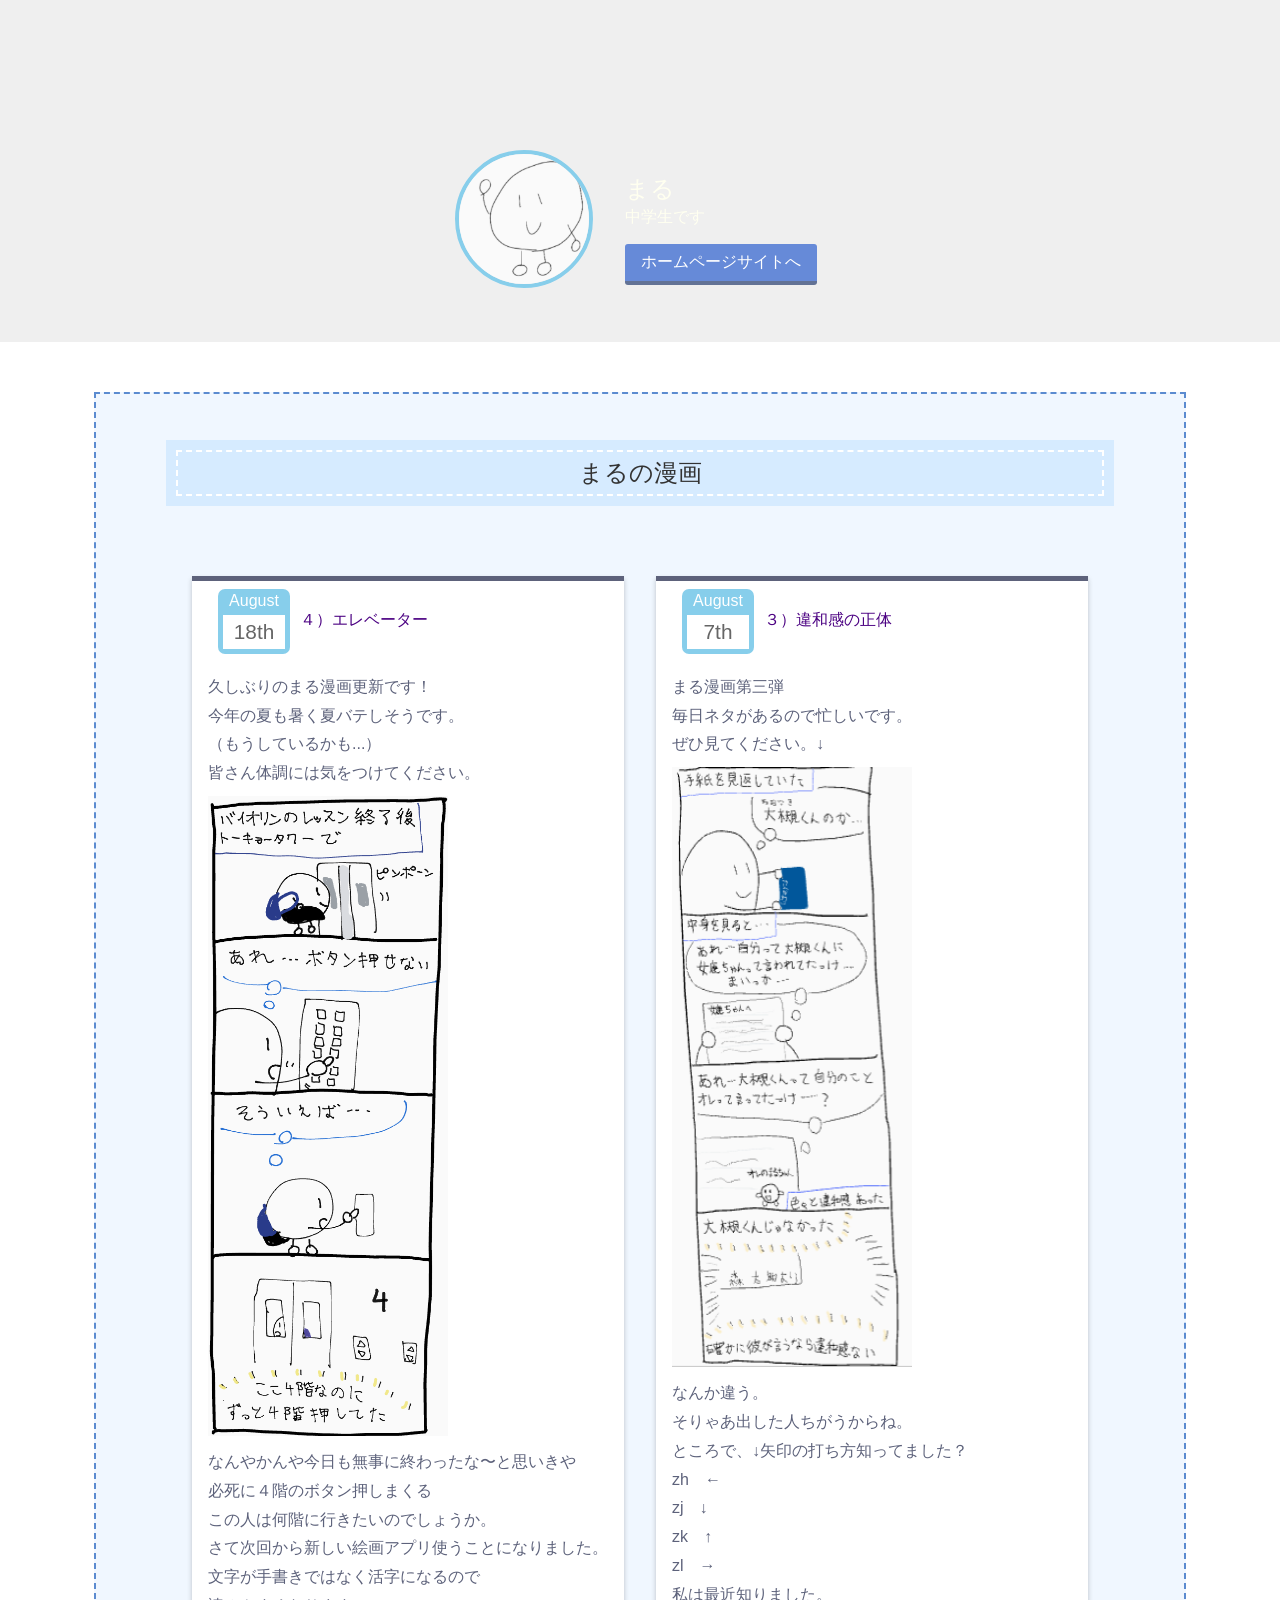
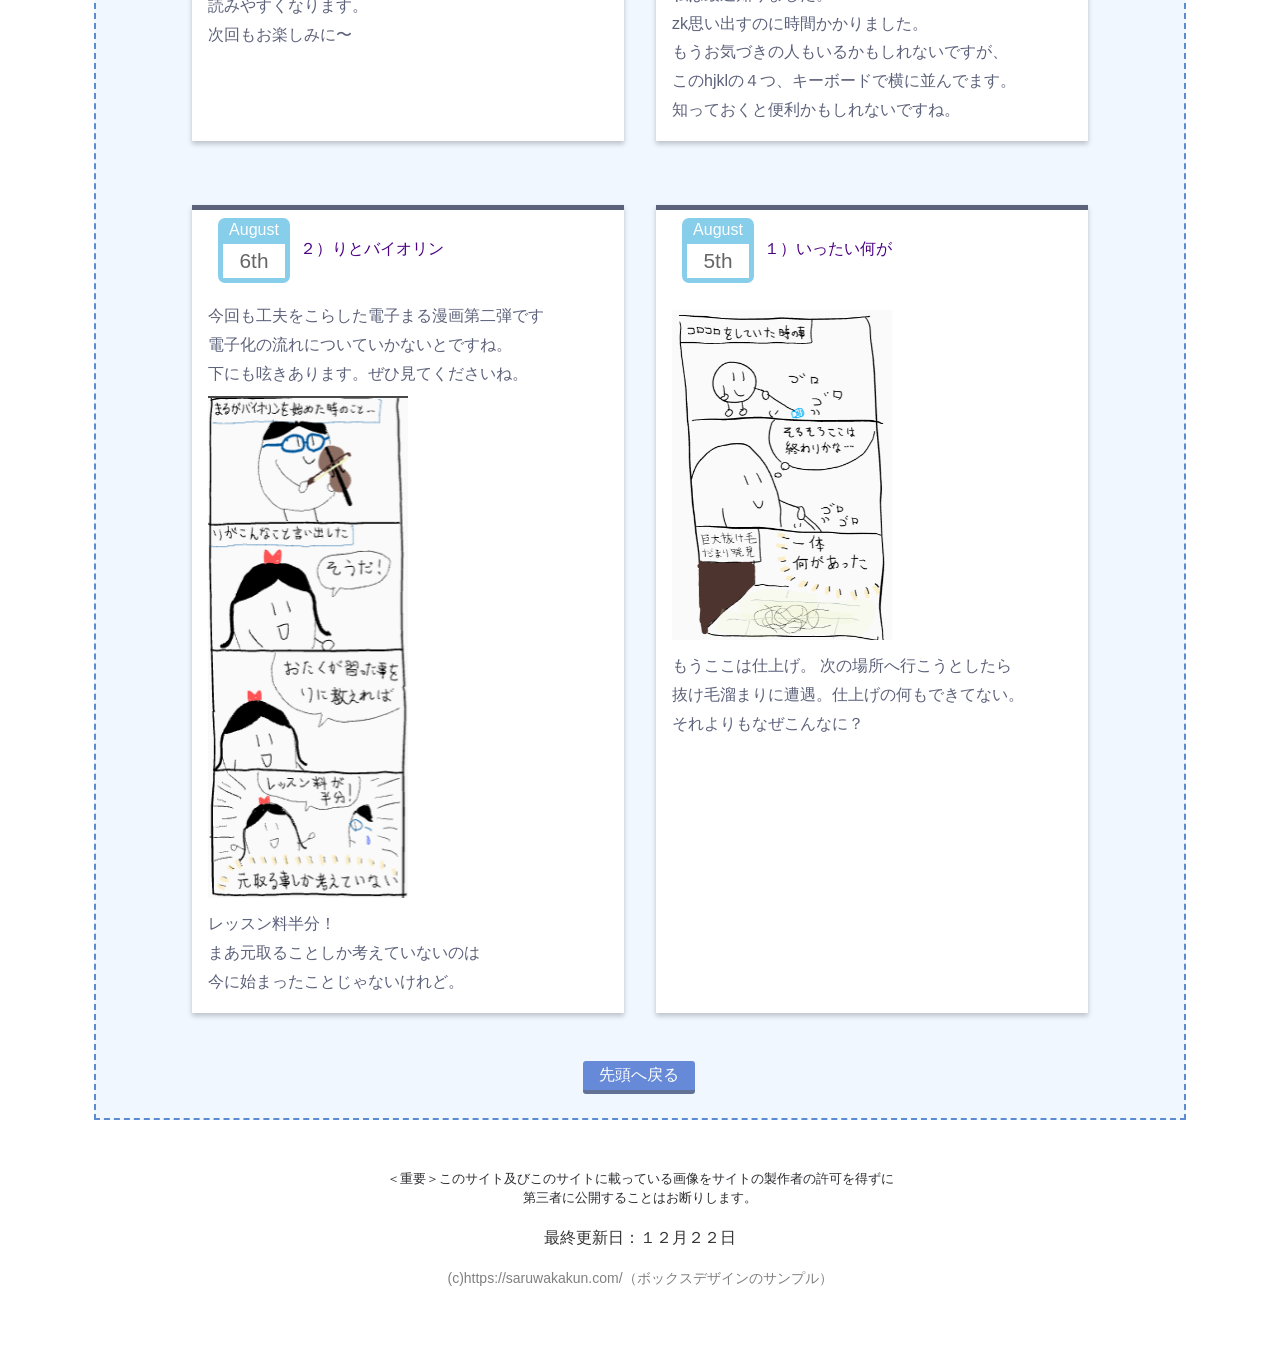
==== blog.html @ be107dc7 "Update blog.html" ====
<!DOCTYPE html>
<html lang="ja">
<head>
    <meta charset="utf-8">
    <title>まるのブログサイト</title>
    <link rel="icon" href="favicon3.png">
    <meta name="description" content="まるのポートフォリオサイトです">
    <link rel="stylesheet" href="blog.css">
   
</head>

<body>
    <header>
        <div class="h">
            <div class="icon">
                <img src="maru.png" width="130" height="130"
                alt="まるのアイコンです">
            </div>
            <div class="headerinfo">
                <h1>まる</h1>
                <p>中学生です</p>
                <ul>
                    <li>
                        <a href="index.html" target="_blank" class="btn-square">
                        ホームページサイトへ
                        </a>
                       
                    </li>
                    
                </ul>
            </div>
        </div>
    </header>

    <section class="works">
        <h1>まるの漫画</h1>
        <section class="manga">
            <article>
                <div id="sampleCalender2">
                    <div class="the_date blue">
                        <div class="date_m">August</div>
                        <div class="date_d">18th</div>
                    </div>
                </div>

                <h1>４）エレベーター</h1>
                <p>久しぶりのまる漫画更新です！</p>
                <p>今年の夏も暑く夏バテしそうです。</p>
                <p>（もうしているかも...）</p>
                <p>皆さん体調には気をつけてください。</p>
                <p></p>
                <img src="4 )エレベーター.png" width="240" height="640"
                alt="まんがの写真が表示できていません">
                <p>なんやかんや今日も無事に終わったな〜と思いきや</p>
                <p>必死に４階のボタン押しまくる</p>
                <p>この人は何階に行きたいのでしょうか。</p>
                <p>さて次回から新しい絵画アプリ使うことになりました。</p>
                <p>文字が手書きではなく活字になるので</p>
                <p>読みやすくなります。</p>
                <p>次回もお楽しみに〜</p>

            </article>
            
            <article>
                <div id="sampleCalender2">
                    <div class="the_date blue">
                        <div class="date_m">August</div>
                        <div class="date_d">7th</div>
                    </div>
                </div>
        
                <h1>３）違和感の正体</h1>
                <P>まる漫画第三弾</P>
                <p>毎日ネタがあるので忙しいです。</p>
                <p>ぜひ見てください。↓</p>
                <img src="3 )違和感の正体.png" width="240" height="600"
                alt="まんがの写真が表示できていません">
                
                <p>なんか違う。</p>
                <p>そりゃあ出した人ちがうからね。</p>
                <p>ところで、↓矢印の打ち方知ってました？</p>
                <p>zh　←</p>
                <p>zj　↓</p>
                <p>zk　↑</p>
                <p>zl　→</p>
                <p>私は最近知りました。</p>
                <p>zk思い出すのに時間かかりました。</p>
                <p>もうお気づきの人もいるかもしれないですが、</p>
                <p>このhjklの４つ、キーボードで横に並んでます。</p>
                <p>知っておくと便利かもしれないですね。</p>
            </article>
        </section>  

        <section class="manga3">
            <article>
                <div id="sampleCalender2">
                    <div class="the_date blue">
                        <div class="date_m">August</div>
                        <div class="date_d">6th</div>
                    </div>
                </div>
                <h1>２）りとバイオリン</h1>

                <p>今回も工夫をこらした電子まる漫画第二弾です</p>
                <p>電子化の流れについていかないとですね。</p>
                <p>下にも呟きあります。ぜひ見てくださいね。</p>

                <img src="2 )りとバイオリン.png" width="200" height="500"
                alt="まんがの写真が表示できていません" class="manga2">
                
                <p>レッスン料半分！</p>
                <p>まあ元取ることしか考えていないのは</p>
                <p>今に始まったことじゃないけれど。</p>
            
                

            </article>
            
            <article>
                <div id="sampleCalender2">
                    <div class="the_date blue">
                        <div class="date_m">August</div>
                        <div class="date_d">5th</div>
                    </div>
                </div>

                <h1>１）いったい何が</h1>
                <img src="1 )いったい何が.png" width="220" height="330"
                alt="まんがの写真が表示できていません"> 
            
                
                <p>もうここは仕上げ。 次の場所へ行こうとしたら</p> 
                <p> 抜け毛溜まりに遭遇。仕上げの何もできてない。</p>
                <p> それよりもなぜこんなに？</p>
            </article>
           
        </section>
        <p><a href="#" class="btn-square2">先頭へ戻る</a></p>
    </section>

    <footer> 
        <h5>＜重要＞このサイト及びこのサイトに載っている画像をサイトの製作者の許可を得ずに</h5>
        <h5>第三者に公開することはお断りします。</h5>
        <h4>最終更新日：１２月２２日</h4>

        <p>(c)https://saruwakakun.com/（ボックスデザインのサンプル）</p>
    </footer>
    
</body>
</html>
---- blog.css ----
body {
    color:#333 ;
    font-family: Verdana, sans-serif;
    margin: 0;

}

header {
    background-color: #efefef;
    /* padding-top: 32px;
    padding-bottom: 32px; */
    margin-left: auto;
    margin-right: auto;
}

.h {
    /* background-color: pink; */
    width:auto;
    padding-bottom: 50px;
    padding-top: 150px;
    display: flex;
    align-items: center;
    margin-left: auto;
    margin-right: auto;
    background-image: url(../Myportfolio/IMG-0182.jpg);
    background-size: cover;
    background-position: center;
}

.icon {
    /* background-color: skyblue; */
    margin-left: auto;

}

.headerinfo {
    margin-left: 32px;
    /* background-color: tomato; */
    margin-right: auto;
    color:ivory;
}
.headerinfo > ul > li {
    display: flex;
    
}
  
.headerinfo > ul > li > a > img {
    margin-top:5px ;
}

.icon img {
    /* border-radius: 20px; */
    border-radius: 50%;
    border-width: 4px;
    border-style: solid;
    border-color: skyblue;
}

.headerinfo h1 {
    font-weight: normal;
    font-size: 24px;
    margin-bottom: 2px;
}

.headerinfo p {
    margin: 0;
    margin-bottom: 16px;

}

.headerinfo ul {
    margin: 0;
 list-style: none;
    padding: 0;
    display: flex;
}

.headerinfo li {
    margin-right: 8px;
}

.works {
    width: 29em;
    margin-right: auto;
    margin-left: auto;
    padding: 0.5em 5em;
    margin: 2em 0em;
    background: #f0f7ff;
    border: dashed 2px #5b8bd0;/*点線*/
    margin: 50px auto;
}

.works > h1 {
    font-weight: normal;
    font-size: 24px;
    text-align: center;
    margin-top: 60px;
    margin-bottom: 60px;
    padding: 0.2em 0.5em;
    margin: 2em 0;
    background: #d6ebff;
    box-shadow: 0px 0px 0px 10px #d6ebff;
    border: dashed 2px white;
}

.manga > article {
    margin-bottom: 60px;
    padding: 0.5em 1em;
    margin: 2em auto;
    color: #5d627b;
    background: white;
    border-top: solid 5px #5d627b;
    box-shadow: 0 3px 5px rgba(0, 0, 0, 0.22);
    width: 25em;
}

.manga > article > h1 {
    font-weight: unset;
    color: indigo;
    margin-bottom: 50px;
}

.manga3 > article {
    margin-bottom: 60px;
    padding: 0.5em 1em;
    margin: 2em auto;
    color: #5d627b;
    background: white;
    border-top: solid 5px #5d627b;
    box-shadow: 0 3px 5px rgba(0, 0, 0, 0.22);
    width: 25em;
}

.manga3 > article > h1 {
    font-weight: unset;
    color: indigo;
    margin-bottom: 50px;
}



footer p {
    text-align: center;
    font-size: 14px;
    margin-bottom: 60px;
    color: gray;
}

footer h4 {
    text-align: center;
    font-weight: lighter;
}

footer h5 {
    text-align: center;
    margin: 1px;
    font-weight: unset;
    color: rgb(44, 44, 48);
}

.btn-square {
    display: inline-block;
    padding: 0.5em 1em;
    text-decoration: none;
    background: #668ad8;/*ボタン色*/
    color: #FFF;
    border-bottom: solid 4px #627295;
    border-radius: 3px;
  }
  .btn-square:active {
    /*ボタンを押したとき*/
    -webkit-transform: translateY(4px);
    transform: translateY(4px);/*下に動く*/
    border-bottom: none;/*線を消す*/
  }



  <style type="text/css">
  div#sampleCalender2 {
      height:100%;
  }
  div#sampleCalender2 .the_date {
      float:left;
      display:block;
      width:4.5em;
      margin:0 10px; padding:0;
      text-align:center;
      overflow:hidden;
  }
  div#sampleCalender2 .blue {
      background-color:skyblue;
      border-radius:7px;
  }
  
  div#sampleCalender2 .date_m {
      display:block;
      margin:3px 0; padding:0;
      color:#fff;
      font-weight: normal;
      text-align:center;
  }
  div#sampleCalender2 .date_d {
      display:block;
      margin:5px; padding:5px 0;
      background-color:#fff;
      font-size:1.3em;
      font-weight: normal;
      text-align:center;
      color:#666;
  }
</style>

p {
    margin: 0;
    padding: 0;
}
.works p {
    line-height: 0.8;
}

.manga2 {
    margin-top: 25px;
}

.manga2 {
    padding: 0.5em 1em;
    margin: 2em 0;
    font-weight: bold;
    border-top: solid 2px #000000b7;
}
.manga2 {
    margin: 0; 
    padding: 0;
   
}

.btn-square2 {
    display: inline-block;
    padding: 0.5em 1em;
    text-decoration: none;
    background: #668ad8;/*ボタン色*/
    color: #FFF;
    border-bottom: solid 4px #627295;
    border-radius: 3px;
    margin-left: 180px;
    
  }
  .btn-square2:active {
    /*ボタンを押したとき*/
    -webkit-transform: translateY(4px);
    transform: translateY(4px);/*下に動く*/
    border-bottom: none;/*線を消す*/
  }

  @media (min-width: 1000px){
    .manga {
        display: flex;
        
    }
    .manga3 {
        display: flex;
    }
    .works {
        width: 58em;
    }
    .btn-square2 {
        margin-left: 407px;
    }
    .manga > article {
        margin-right:px;
    }

  }
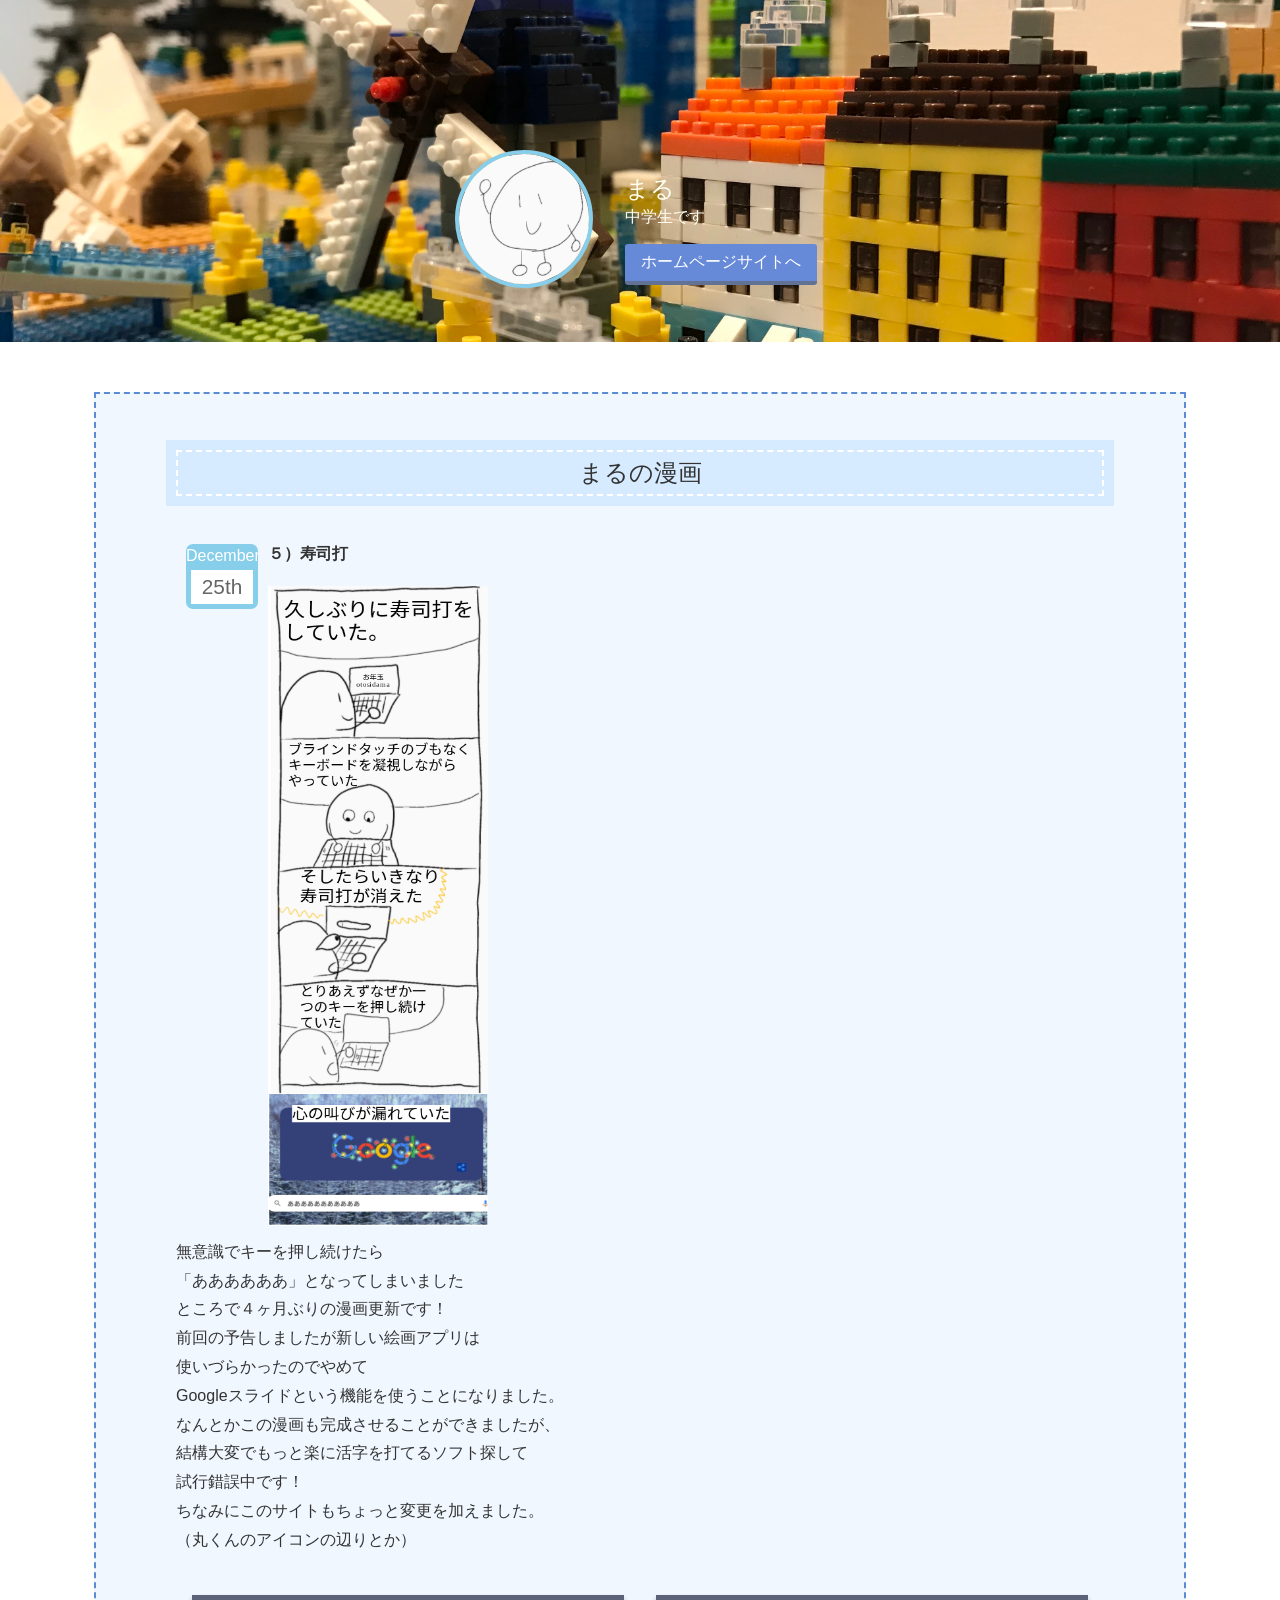
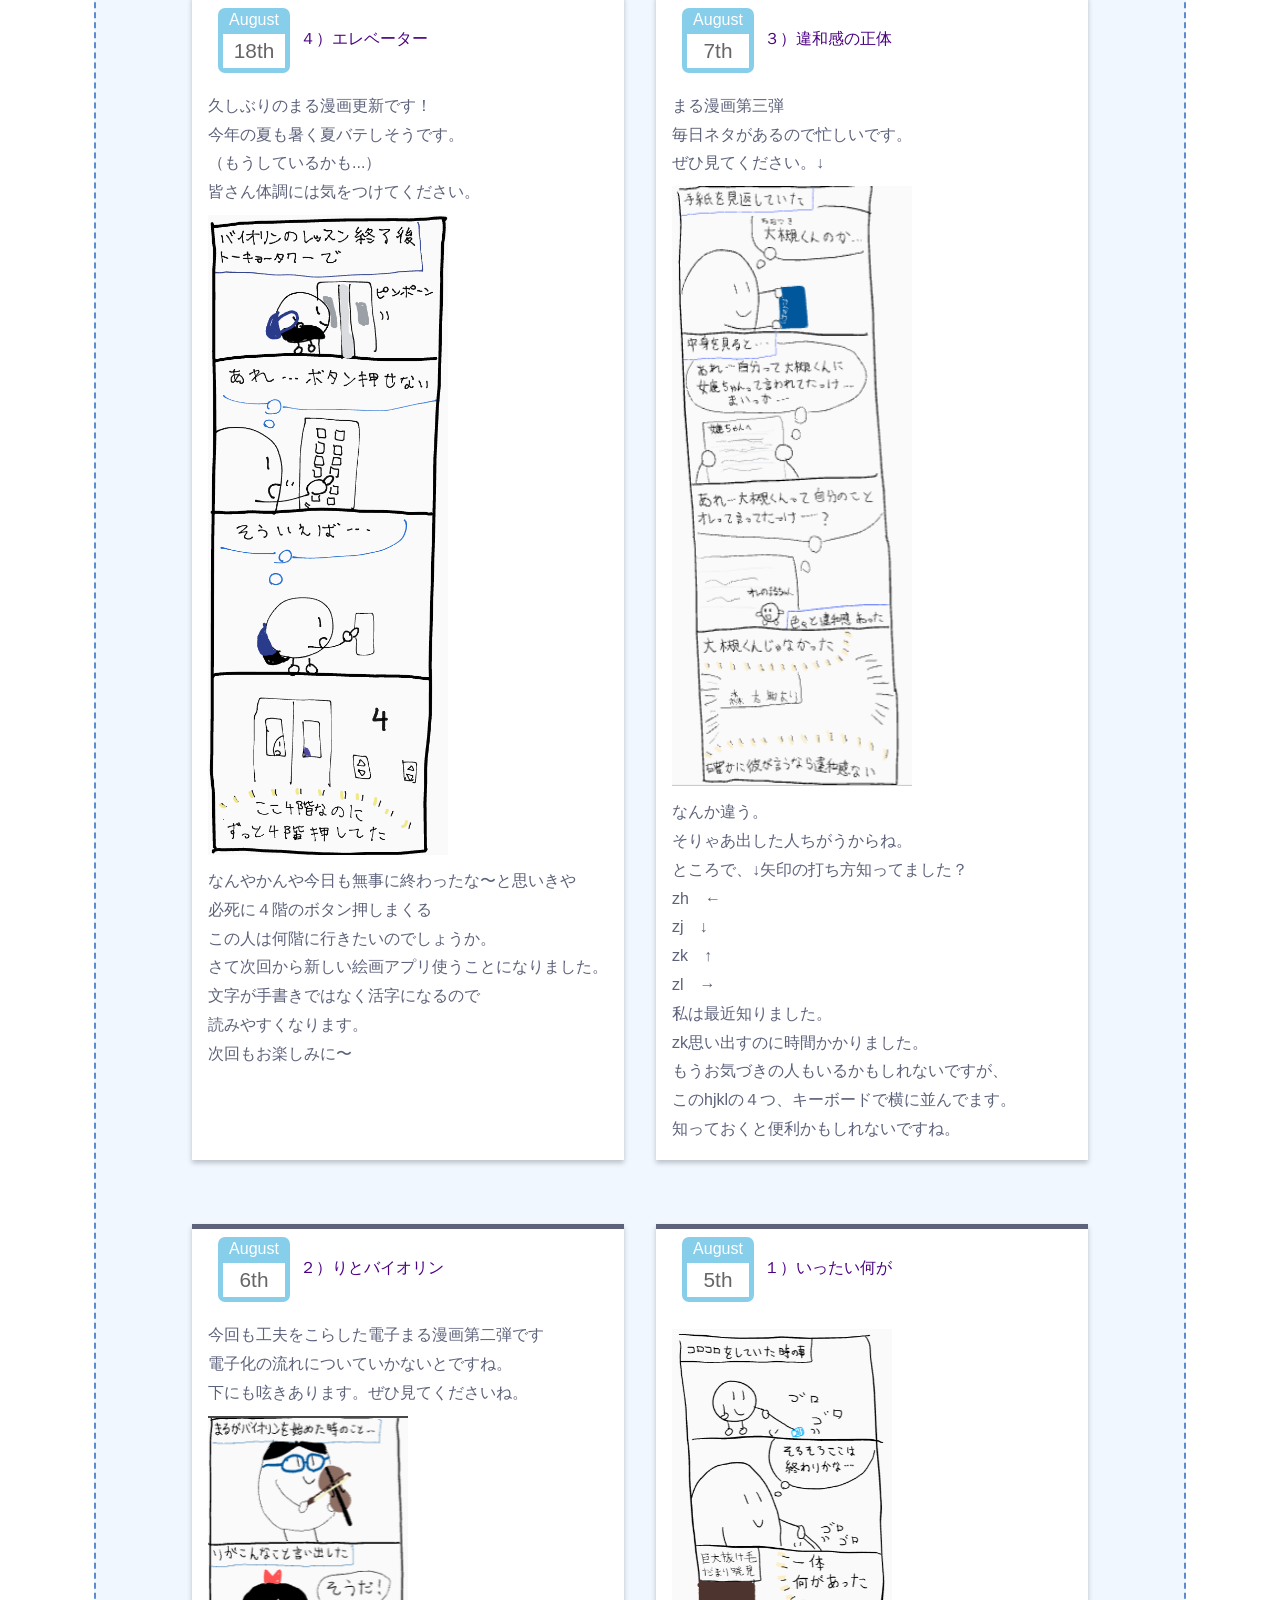
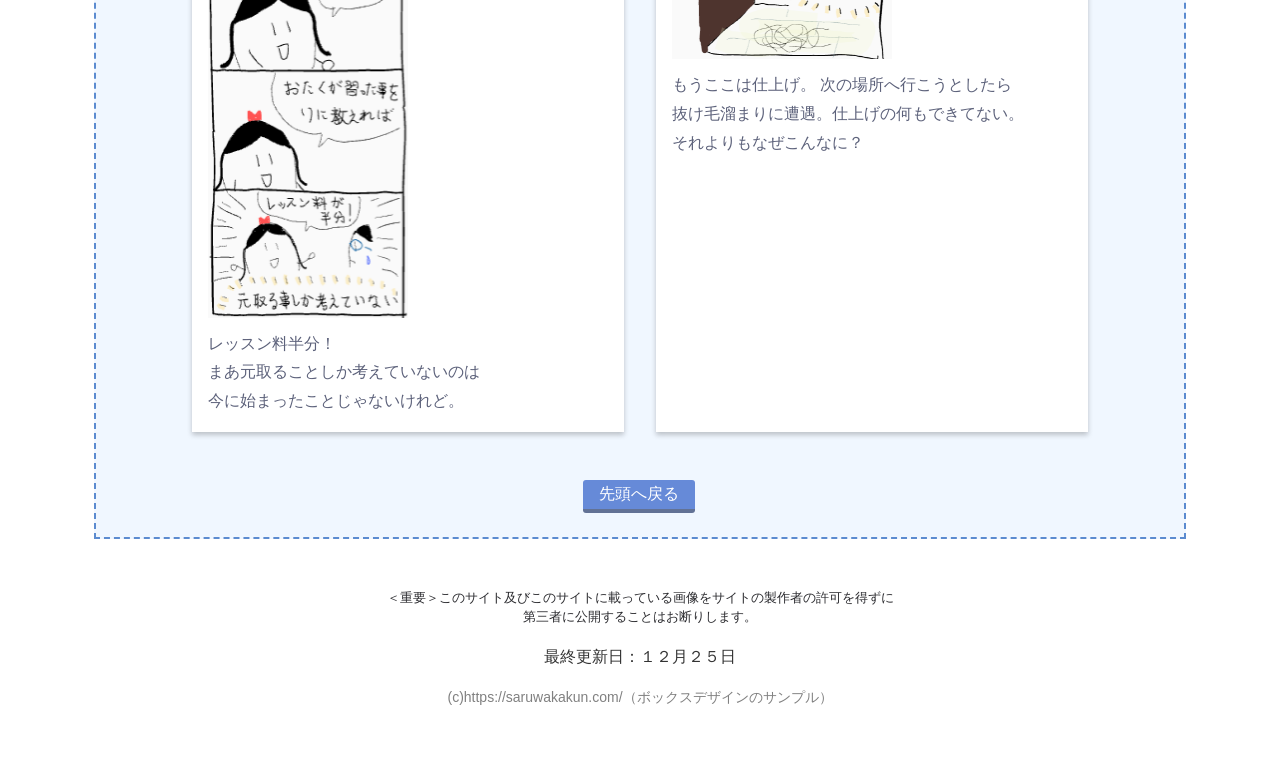
==== commit c5f3411a: "Update blog.html" ====
--- a/blog.html
+++ b/blog.html
@@ -34,7 +34,33 @@
 
     <section class="works">
         <h1>まるの漫画</h1>
+        <section class="manga0">
+            <article>
+                <div id="sampleCalender2">
+                    <div class="the_date blue">
+                        <div class="date_m">December</div>
+                        <div class="date_d">25th</div>
+                    </div>
+                </div>
+
+                <h1>５）寿司打</h1>
+                <img src="5 )寿司打ち.png" width="220" height="640"
+                alt="まんがの写真が表示できていません"> 
+                <p>無意識でキーを押し続けたら</p>
+                <p>「ああああああ」となってしまいました</p>
+                <p>ところで４ヶ月ぶりの漫画更新です！</p> 
+                <p>前回の予告しましたが新しい絵画アプリは</p>
+                <p>使いづらかったのでやめて</p>
+                <p>Googleスライドという機能を使うことになりました。</p>
+                <p>なんとかこの漫画も完成させることができましたが、</p>
+                <p>結構大変でもっと楽に活字を打てるソフト探して</p>
+                <p>試行錯誤中です！</p>
+                <p>ちなみにこのサイトもちょっと変更を加えました。</p>
+                <p>（丸くんのアイコンの辺りとか）</p>
+            </article>
+        </section>
         <section class="manga">
+           
             <article>
                 <div id="sampleCalender2">
                     <div class="the_date blue">
@@ -116,6 +142,7 @@
 
             </article>
             
+            
             <article>
                 <div id="sampleCalender2">
                     <div class="the_date blue">
@@ -134,6 +161,7 @@
                 <p> それよりもなぜこんなに？</p>
             </article>
            
+            
         </section>
         <p><a href="#" class="btn-square2">先頭へ戻る</a></p>
     </section>
@@ -141,10 +169,11 @@
     <footer> 
         <h5>＜重要＞このサイト及びこのサイトに載っている画像をサイトの製作者の許可を得ずに</h5>
         <h5>第三者に公開することはお断りします。</h5>
-        <h4>最終更新日：１２月２２日</h4>
+        <h4>最終更新日：１２月２５日</h4>
 
         <p>(c)https://saruwakakun.com/（ボックスデザインのサンプル）</p>
     </footer>
     
 </body>
 </html>
+
--- a/blog.css
+++ b/blog.css
@@ -22,7 +22,7 @@
     align-items: center;
     margin-left: auto;
     margin-right: auto;
-    background-image: url(../Myportfolio/IMG-0182.jpg);
+    background-image: url(IMG-0182.jpg);
     background-size: cover;
     background-position: center;
 }
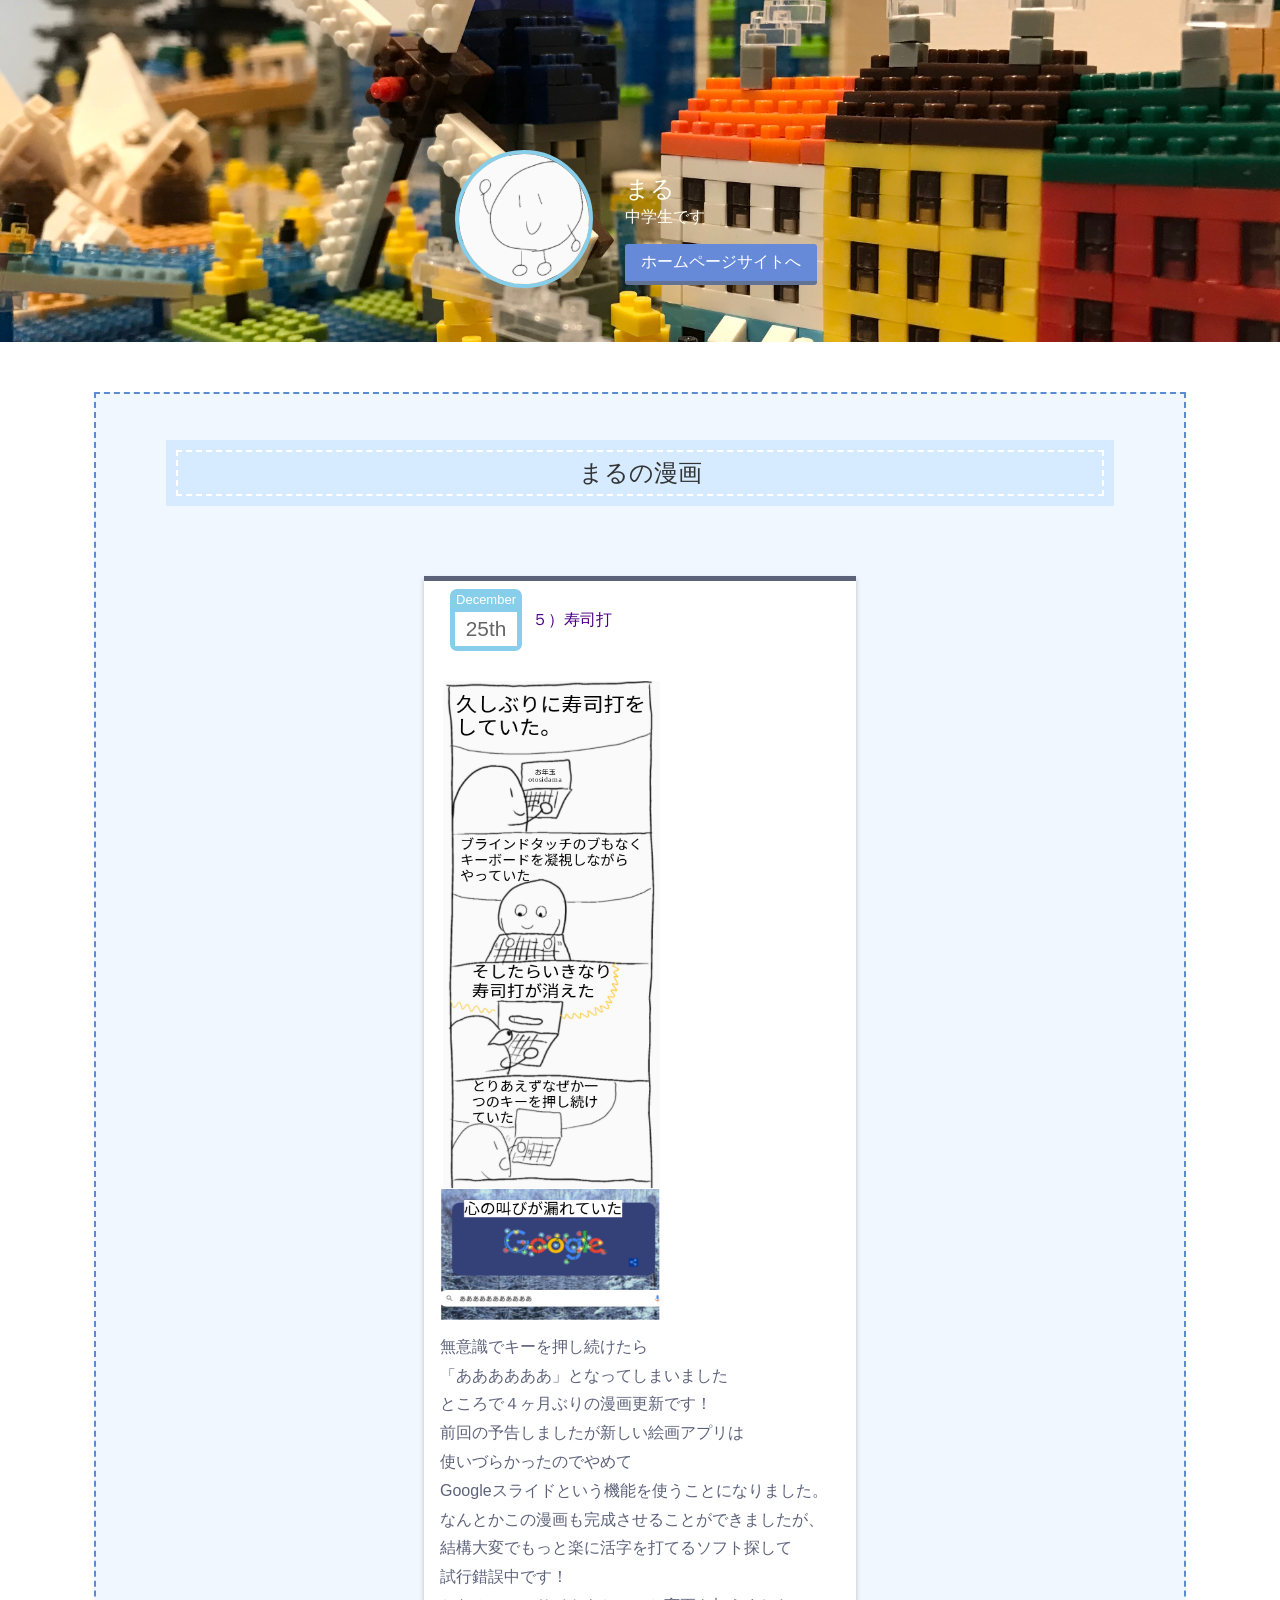
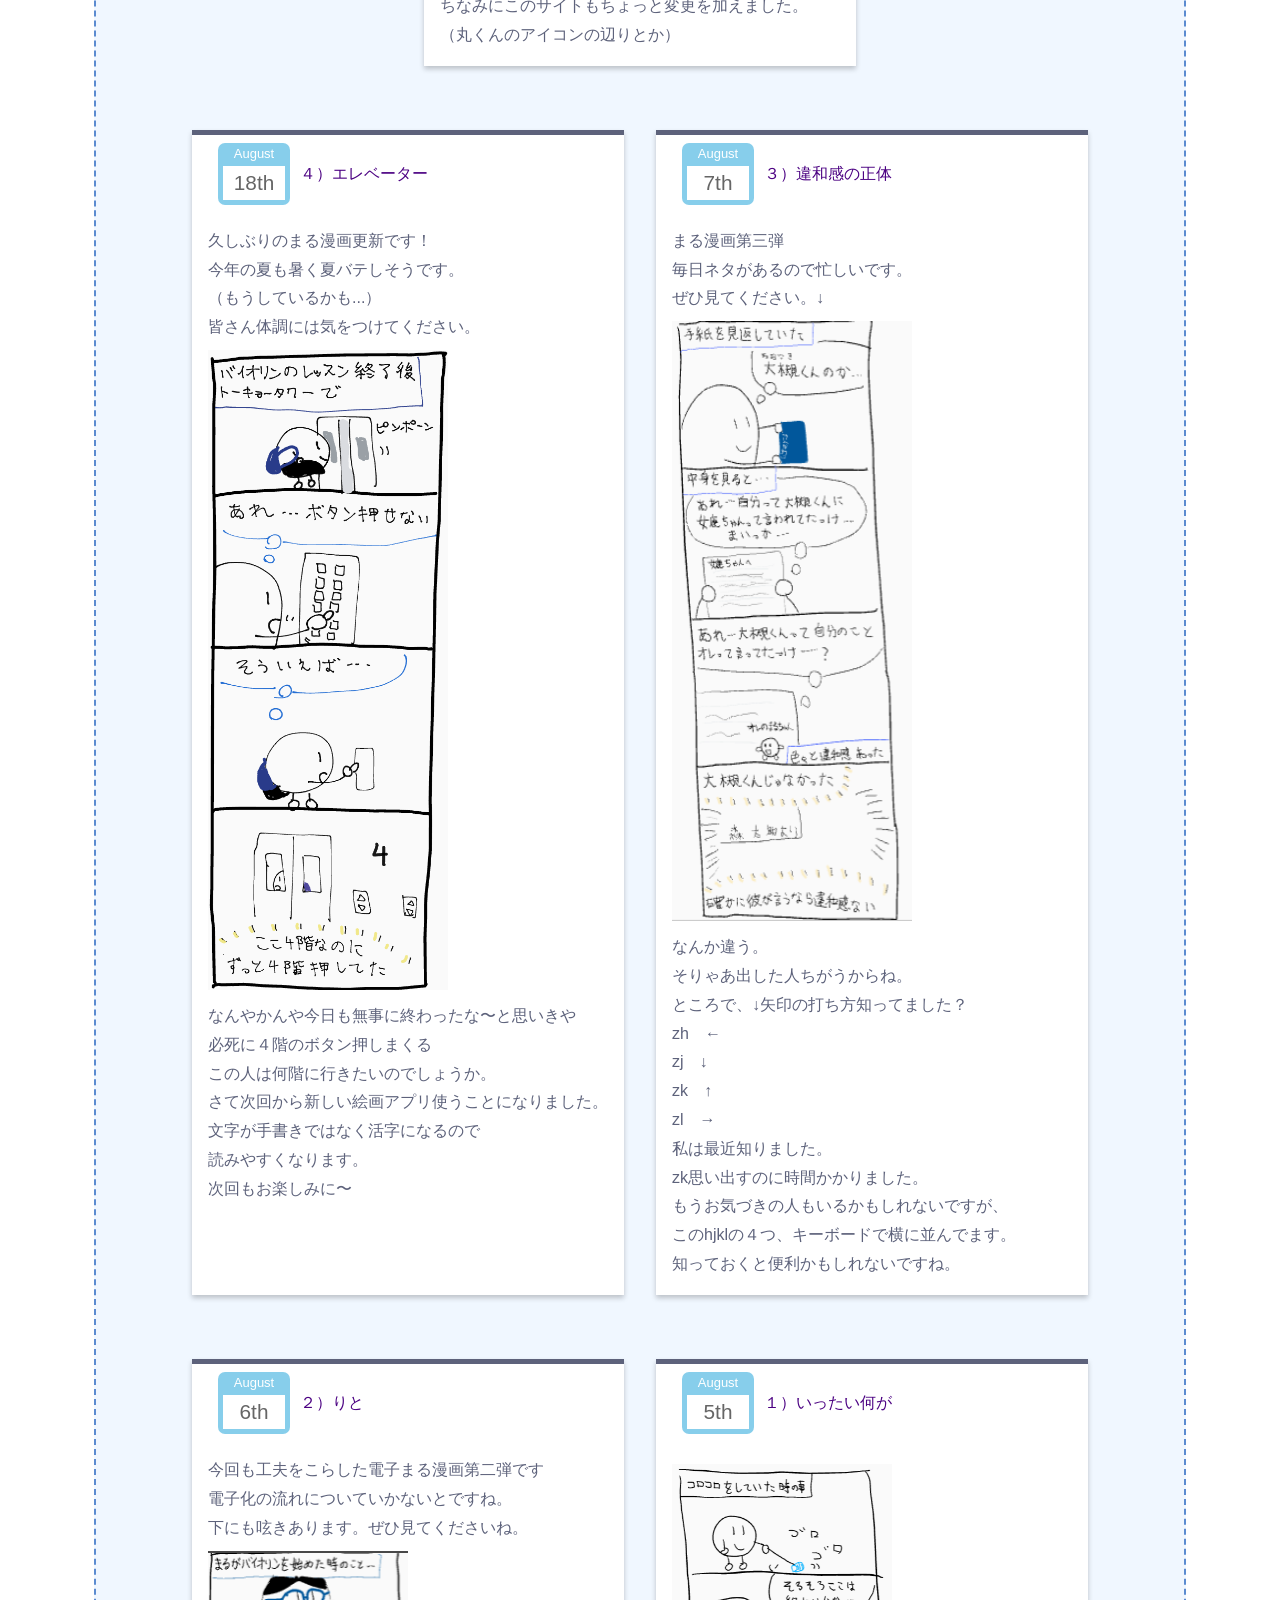
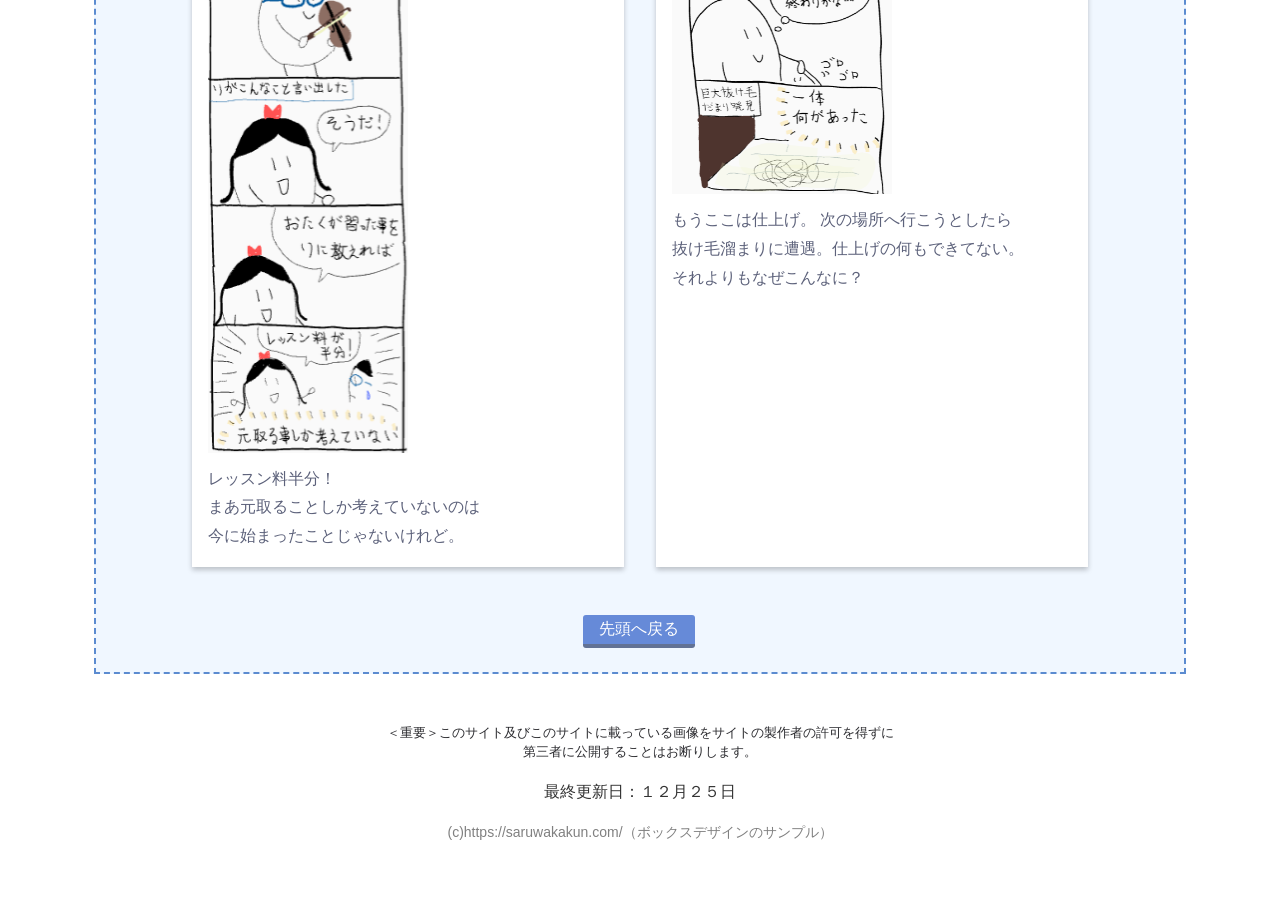
==== commit 3a3725bb: "Update blog.html" ====
--- a/blog.html
+++ b/blog.html
@@ -125,7 +125,7 @@
                         <div class="date_d">6th</div>
                     </div>
                 </div>
-                <h1>２）りとバイオリン</h1>
+                <h1>２）りと</h1>
 
                 <p>今回も工夫をこらした電子まる漫画第二弾です</p>
                 <p>電子化の流れについていかないとですね。</p>
--- a/blog.css
+++ b/blog.css
@@ -1,4 +1,5 @@
-   body {
+
+body {
     color:#333 ;
     font-family: Verdana, sans-serif;
     margin: 0;
@@ -102,6 +103,22 @@
     box-shadow: 0px 0px 0px 10px #d6ebff;
     border: dashed 2px white;
 }
+.manga0 > article {
+    margin-bottom: 60px;
+    padding: 0.5em 1em;
+    margin: 2em auto;
+    color: #5d627b;
+    background: white;
+    border-top: solid 5px #5d627b;
+    box-shadow: 0 3px 5px rgba(0, 0, 0, 0.22);
+    width: 25em;
+}
+
+.manga0 > article > h1 {
+    font-weight: unset;
+    color: indigo;
+    margin-bottom: 50px;
+}
 
 .manga > article {
     margin-bottom: 60px;
@@ -197,8 +214,9 @@
       display:block;
       margin:3px 0; padding:0;
       color:#fff;
+      font-size: 13px;
       font-weight: normal;
-      text-align:center;
+      text-align:center
   }
   div#sampleCalender2 .date_d {
       display:block;
@@ -258,6 +276,10 @@
         display: flex;
         
     }
+    .manga0 {
+        display: flex;
+        
+    }
     .manga3 {
         display: flex;
     }
@@ -272,3 +294,5 @@
     }
 
   }
+
+
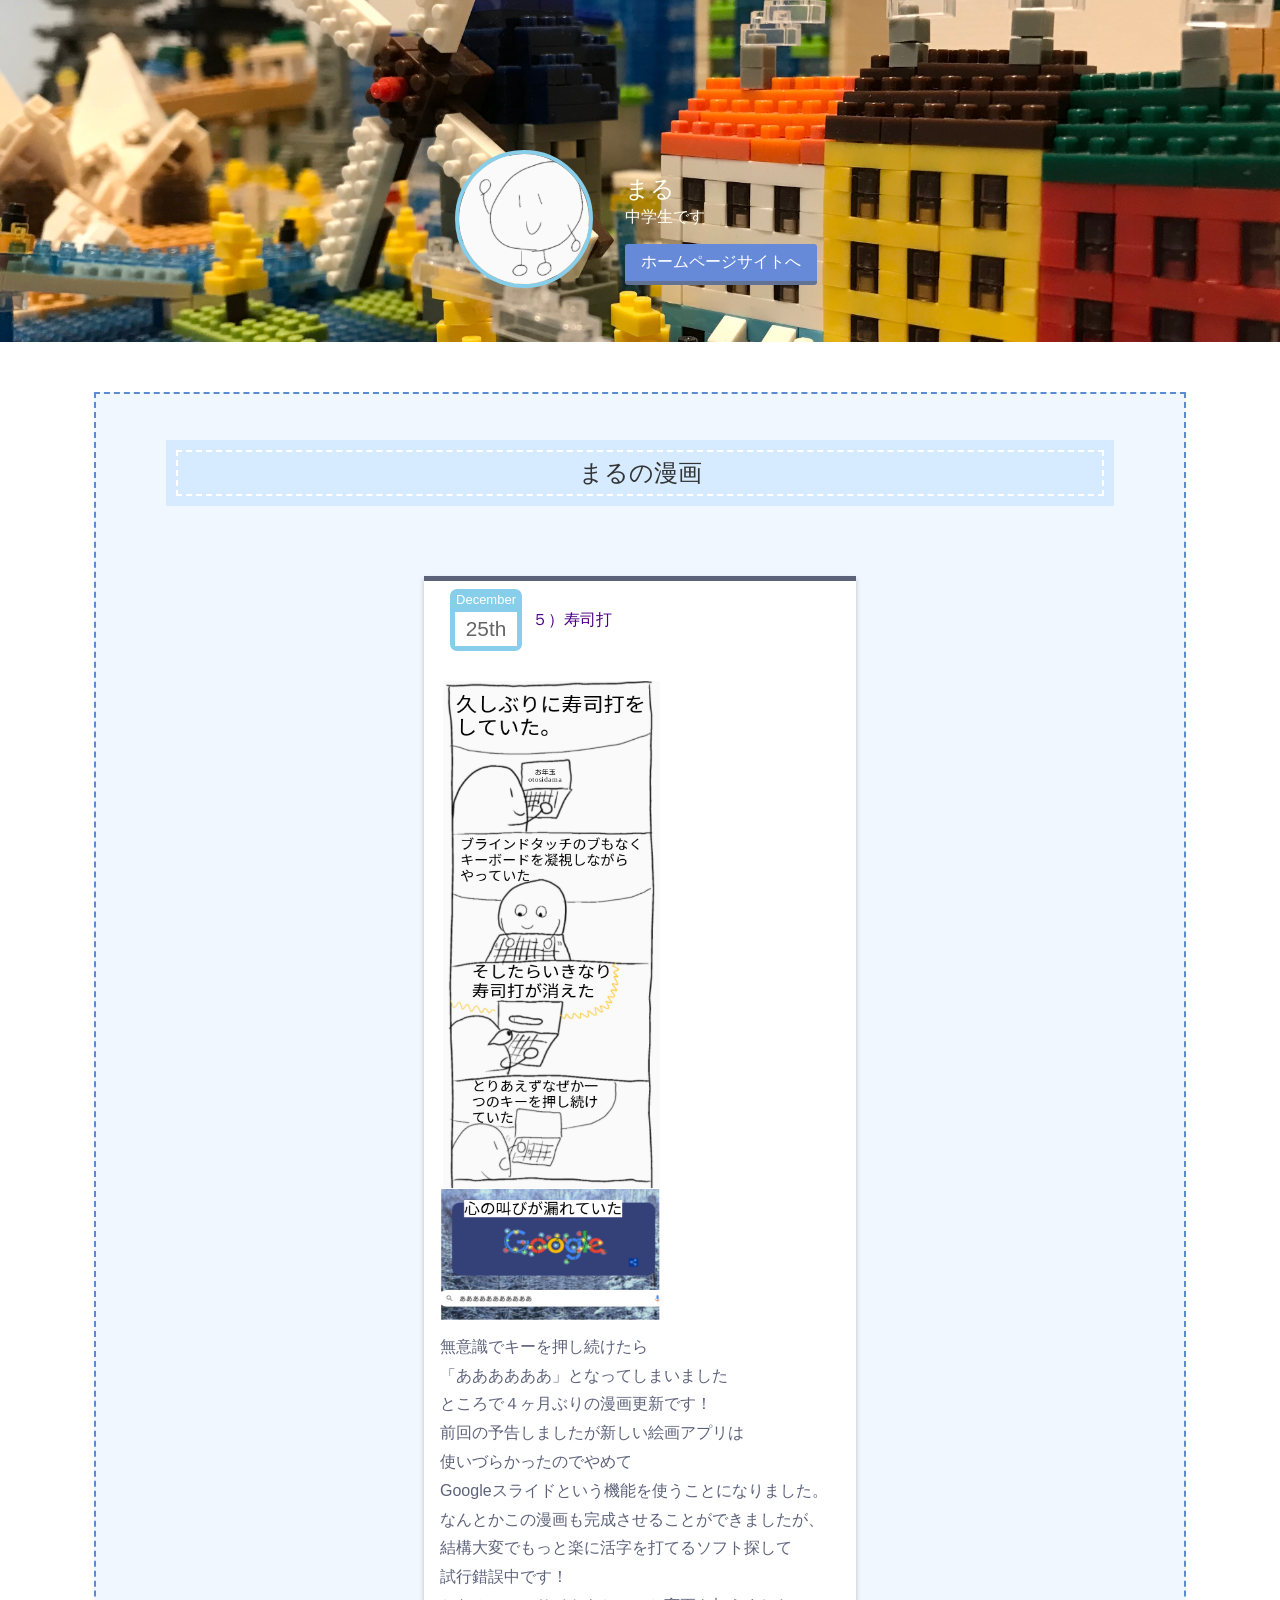
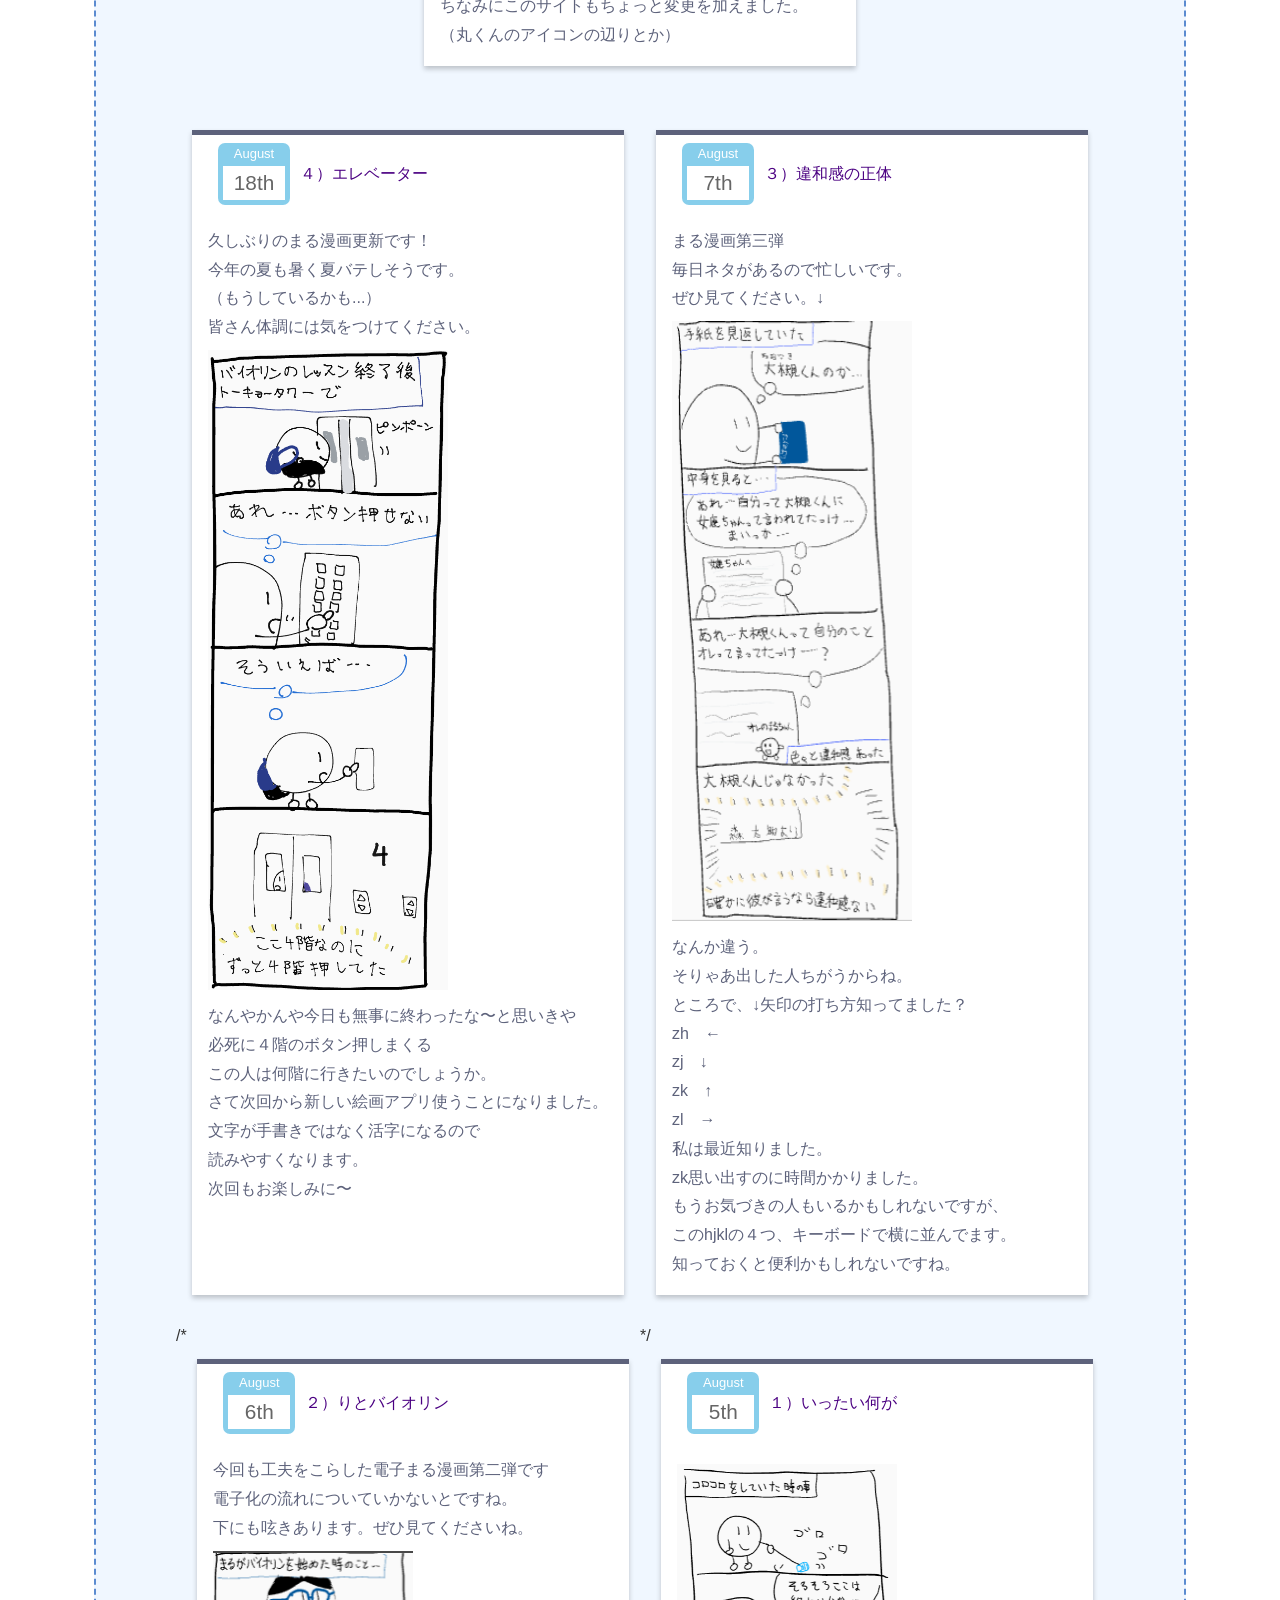
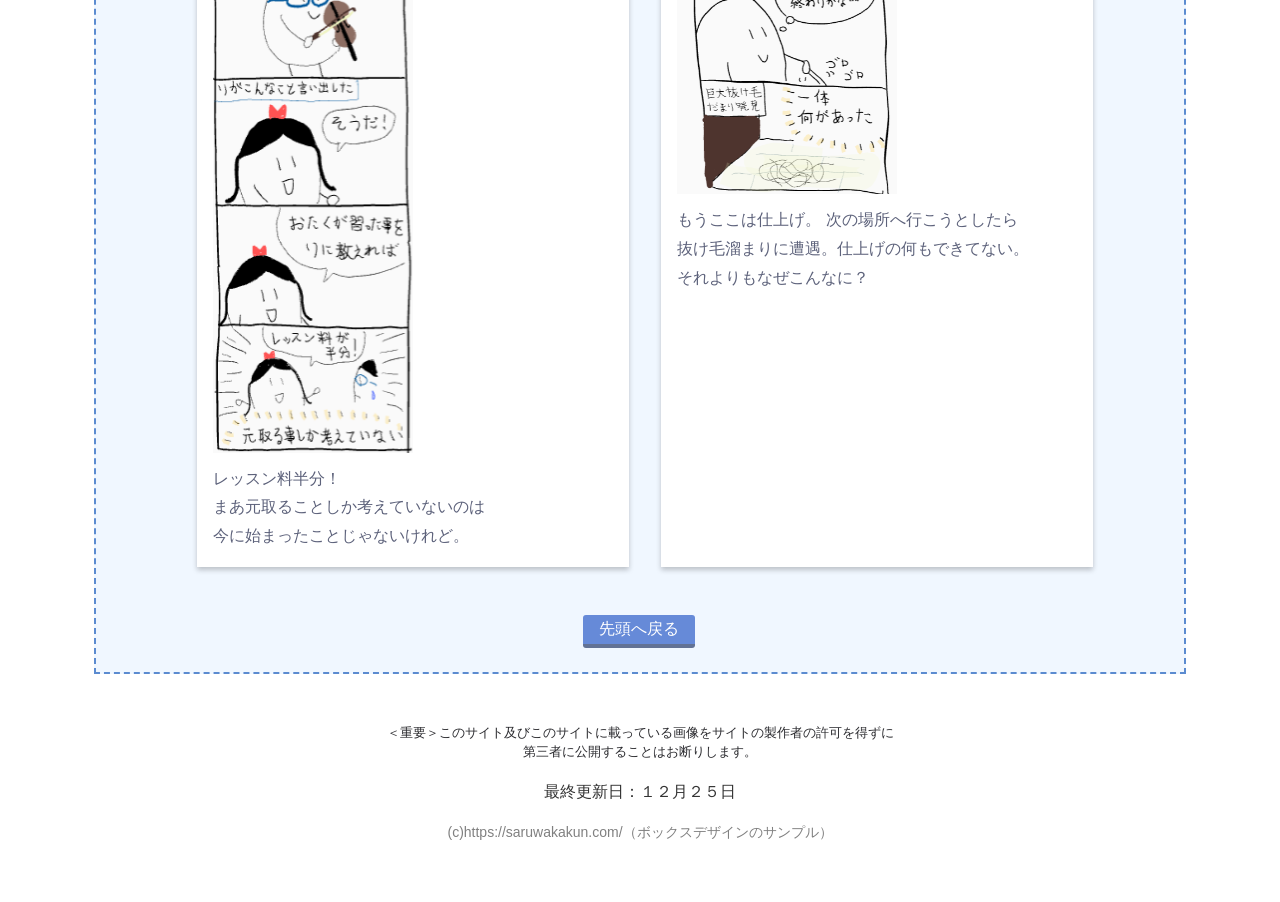
==== commit bdea5a79: "Update blog.html" ====
--- a/blog.html
+++ b/blog.html
@@ -118,14 +118,14 @@
         </section>  
 
         <section class="manga3">
-            <article>
+            /*<article>
                 <div id="sampleCalender2">
                     <div class="the_date blue">
                         <div class="date_m">August</div>
                         <div class="date_d">6th</div>
                     </div>
                 </div>
-                <h1>２）りと</h1>
+                <h1>２）りとバイオリン</h1>
 
                 <p>今回も工夫をこらした電子まる漫画第二弾です</p>
                 <p>電子化の流れについていかないとですね。</p>
@@ -140,7 +140,7 @@
             
                 
 
-            </article>
+            </article>*/
             
             
             <article>
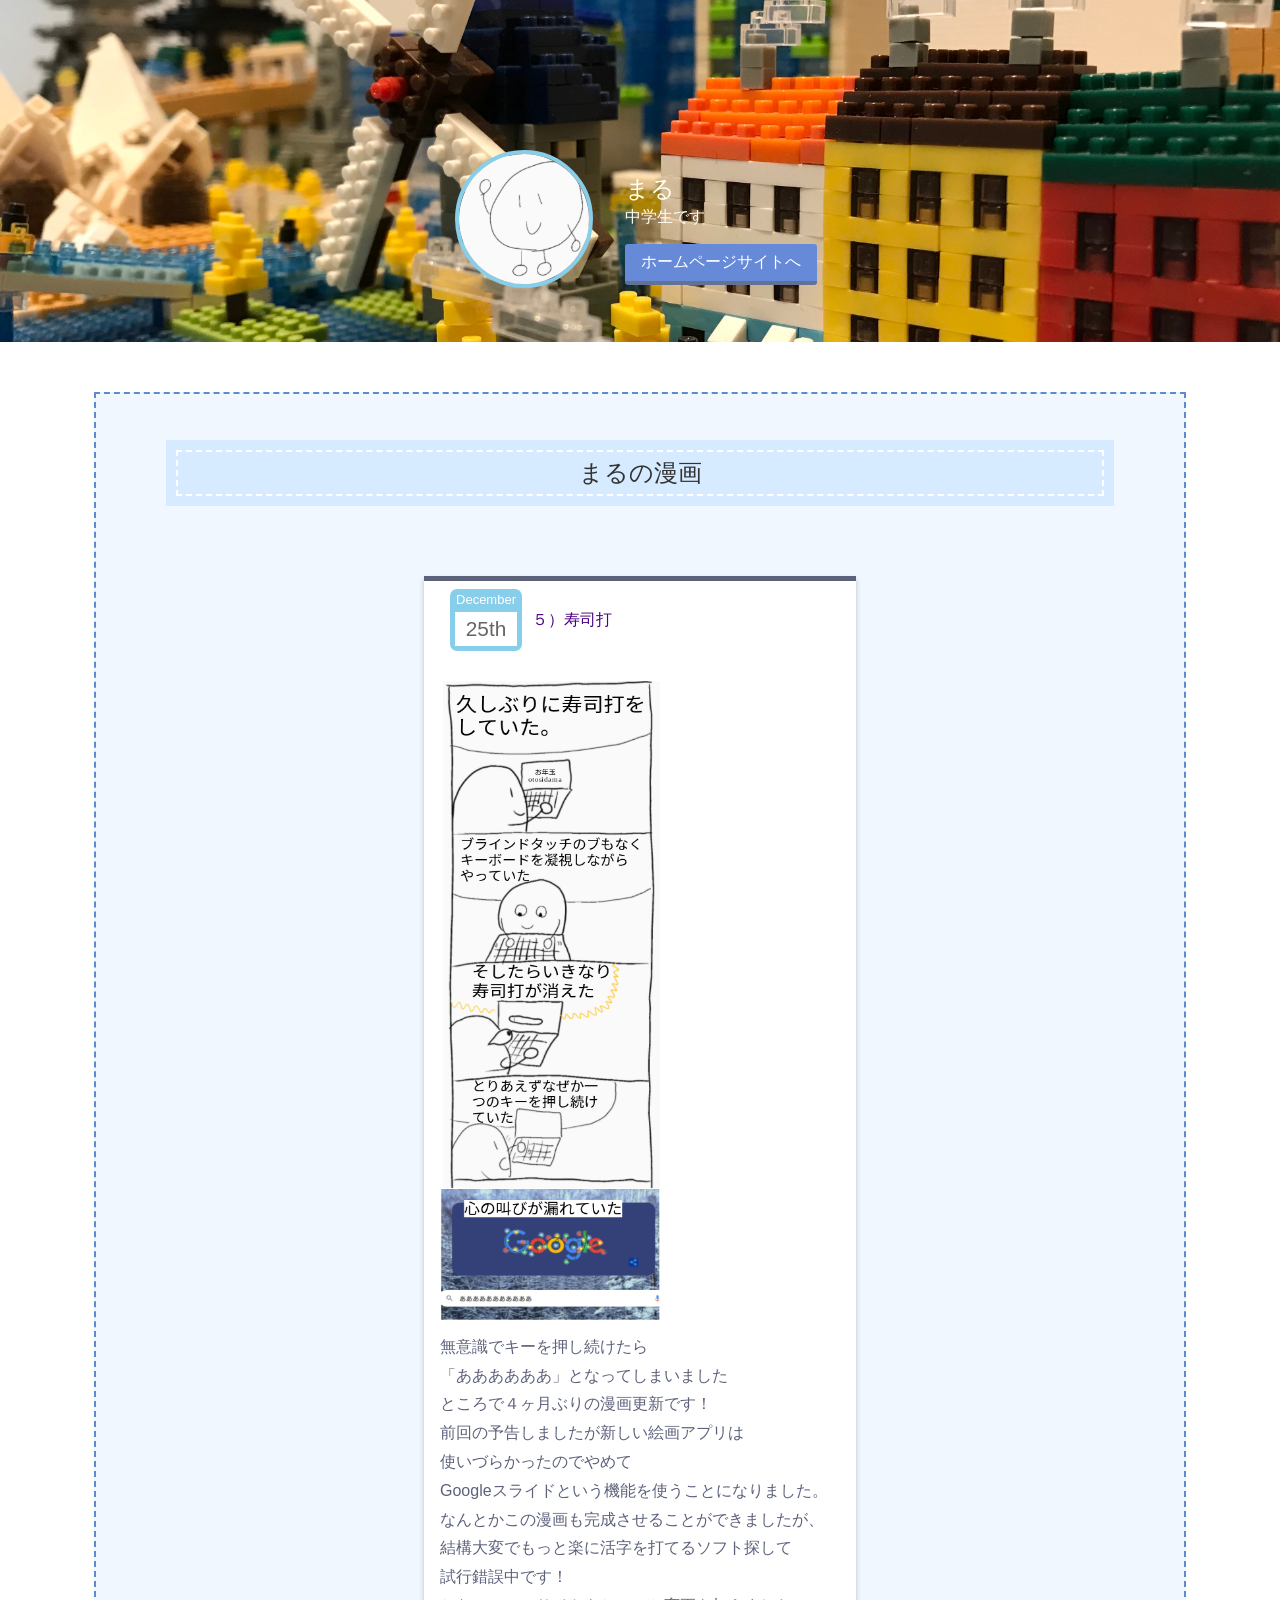
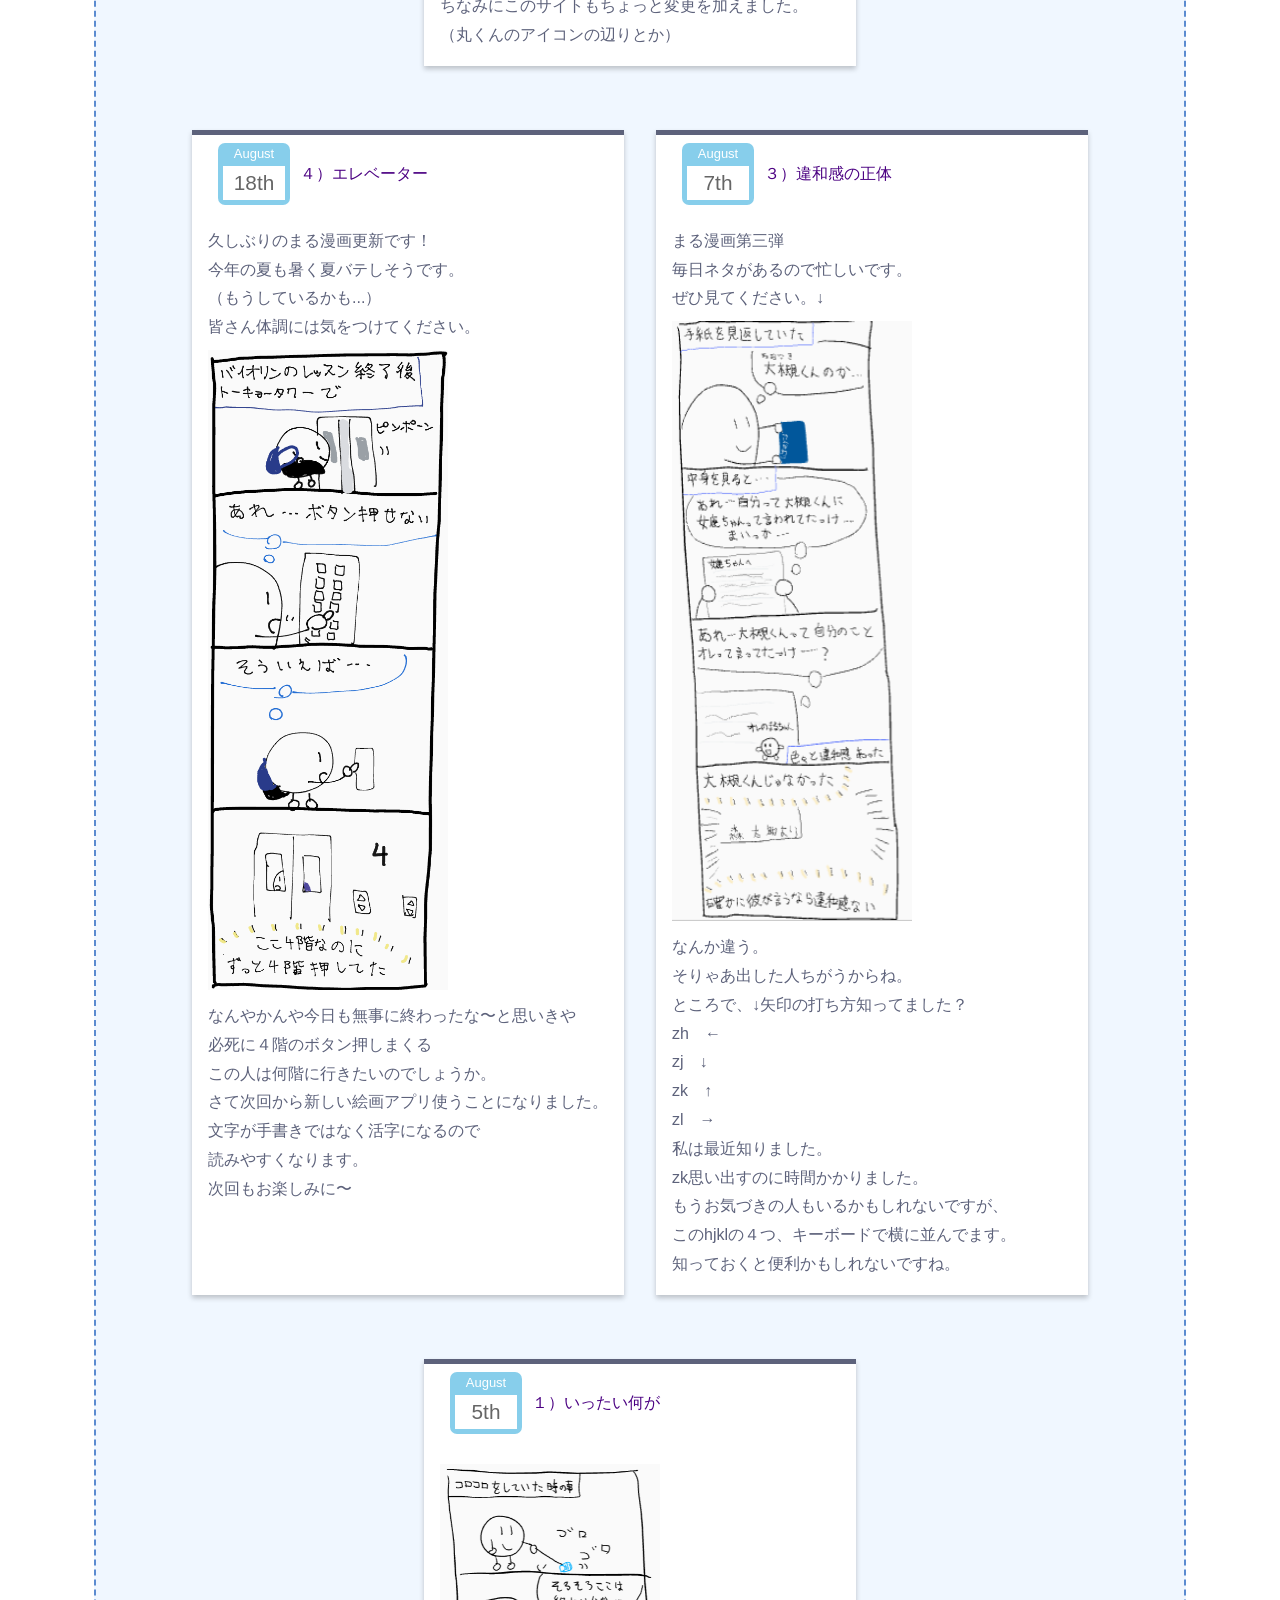
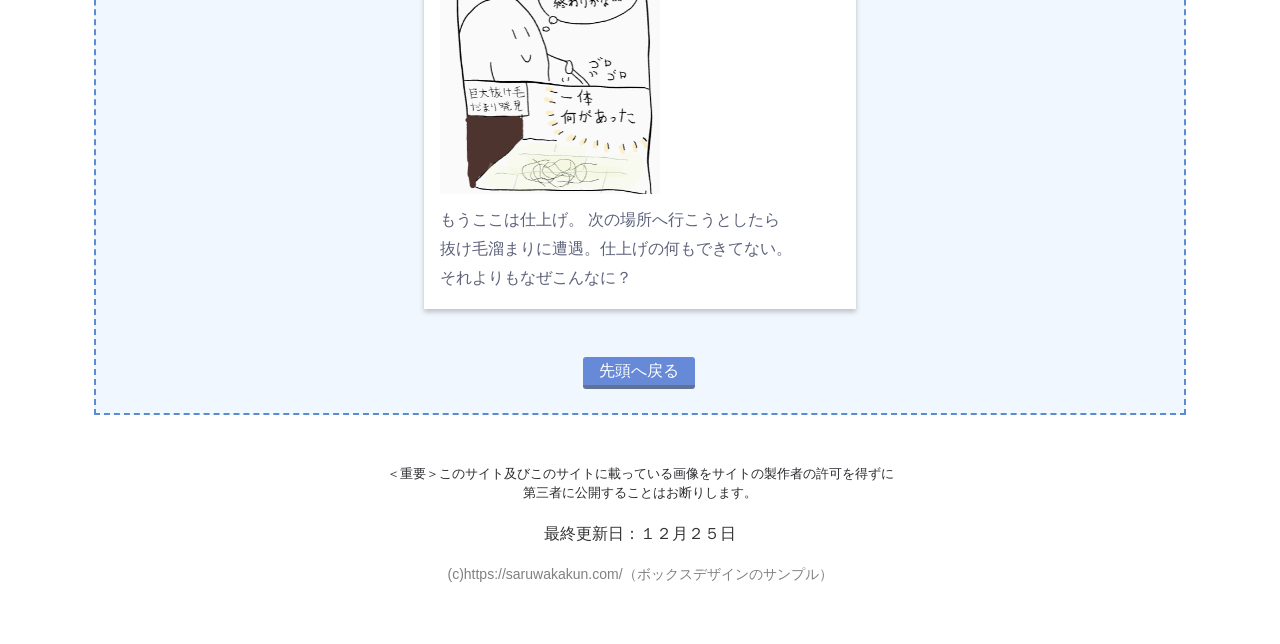
==== commit 254f4528: "Update blog.html" ====
--- a/blog.html
+++ b/blog.html
@@ -118,7 +118,7 @@
         </section>  
 
         <section class="manga3">
-            /*<article>
+            <!-- <article>
                 <div id="sampleCalender2">
                     <div class="the_date blue">
                         <div class="date_m">August</div>
@@ -137,10 +137,7 @@
                 <p>レッスン料半分！</p>
                 <p>まあ元取ることしか考えていないのは</p>
                 <p>今に始まったことじゃないけれど。</p>
-            
-                
-
-            </article>*/
+            </article> -->
             
             
             <article>
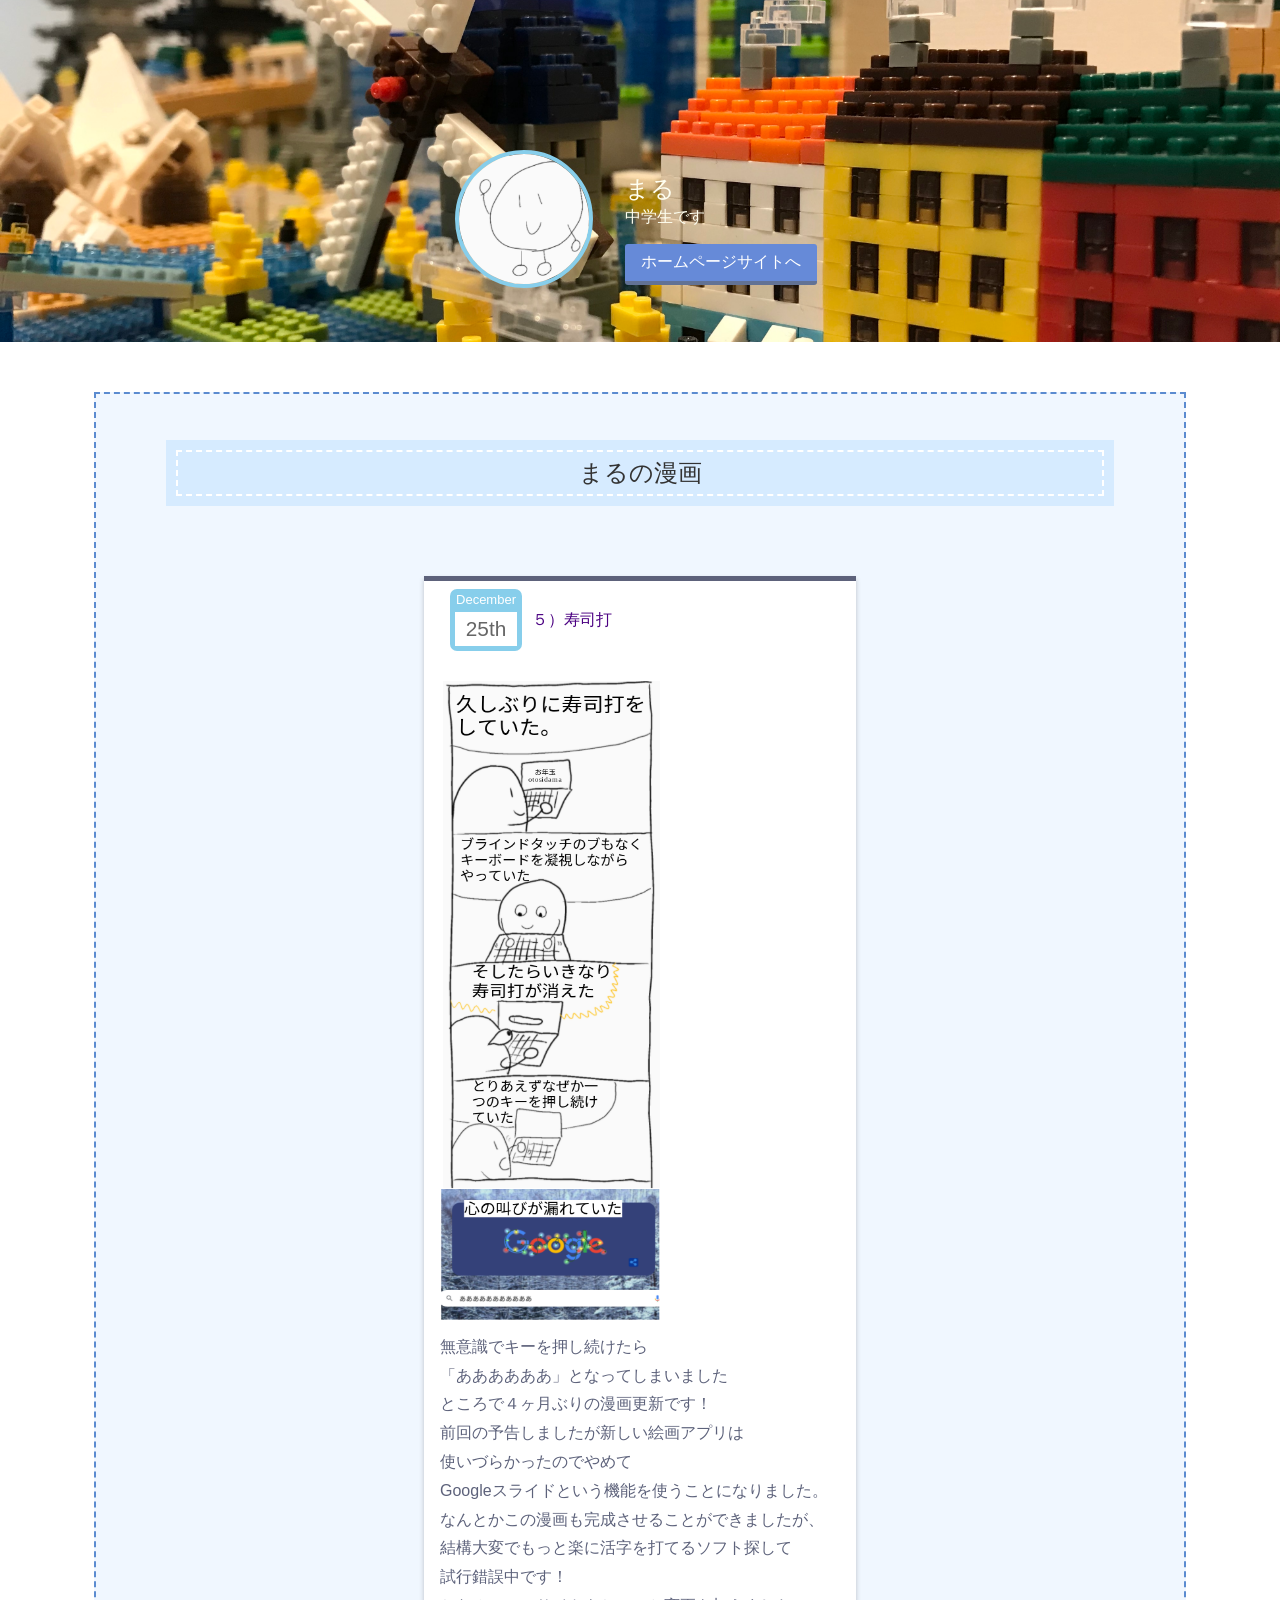
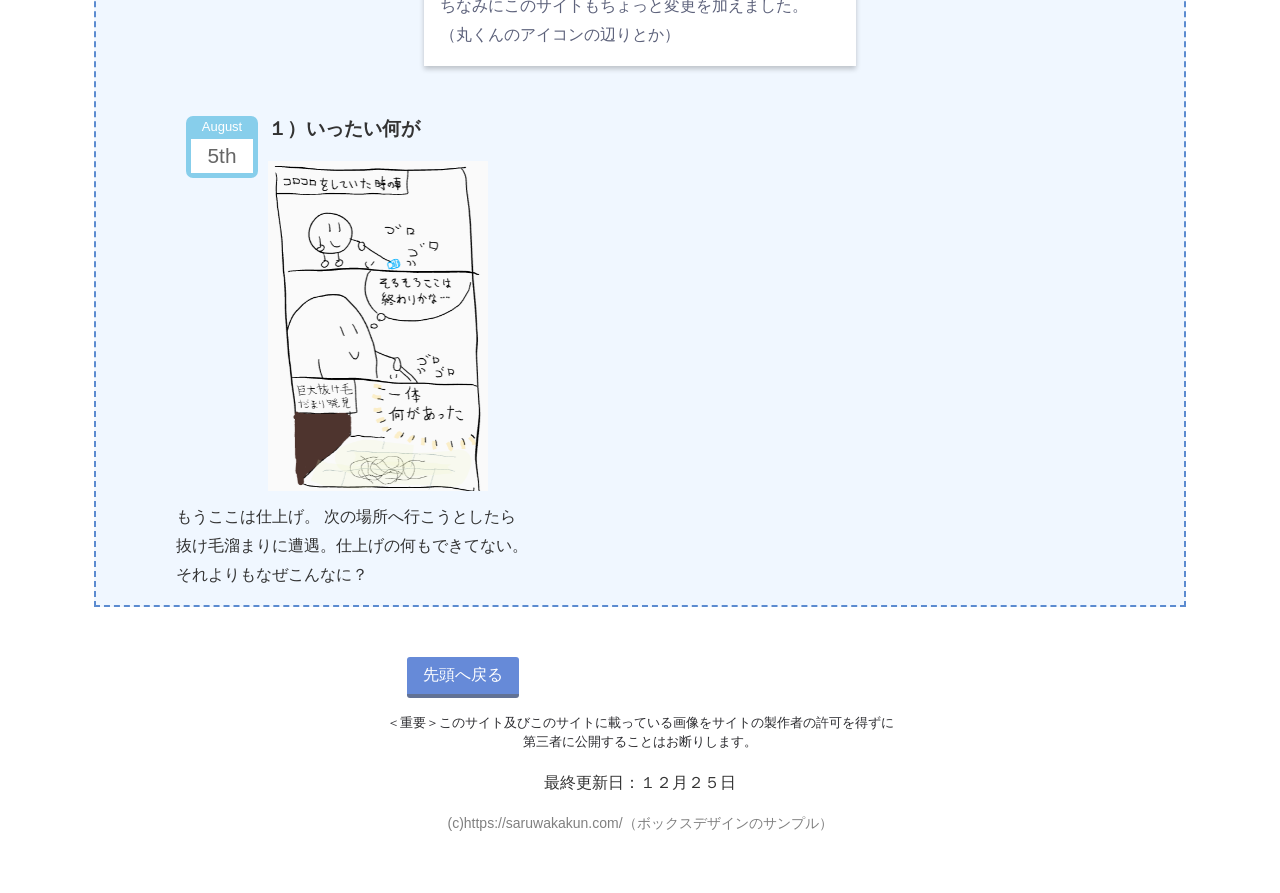
==== commit 8a370e92: "Update blog.html" ====
--- a/blog.html
+++ b/blog.html
@@ -59,7 +59,7 @@
                 <p>（丸くんのアイコンの辺りとか）</p>
             </article>
         </section>
-        <section class="manga">
+        <!-- <section class="manga">
            
             <article>
                 <div id="sampleCalender2">
@@ -118,7 +118,7 @@
         </section>  
 
         <section class="manga3">
-            <!-- <article>
+            <article>
                 <div id="sampleCalender2">
                     <div class="the_date blue">
                         <div class="date_m">August</div>
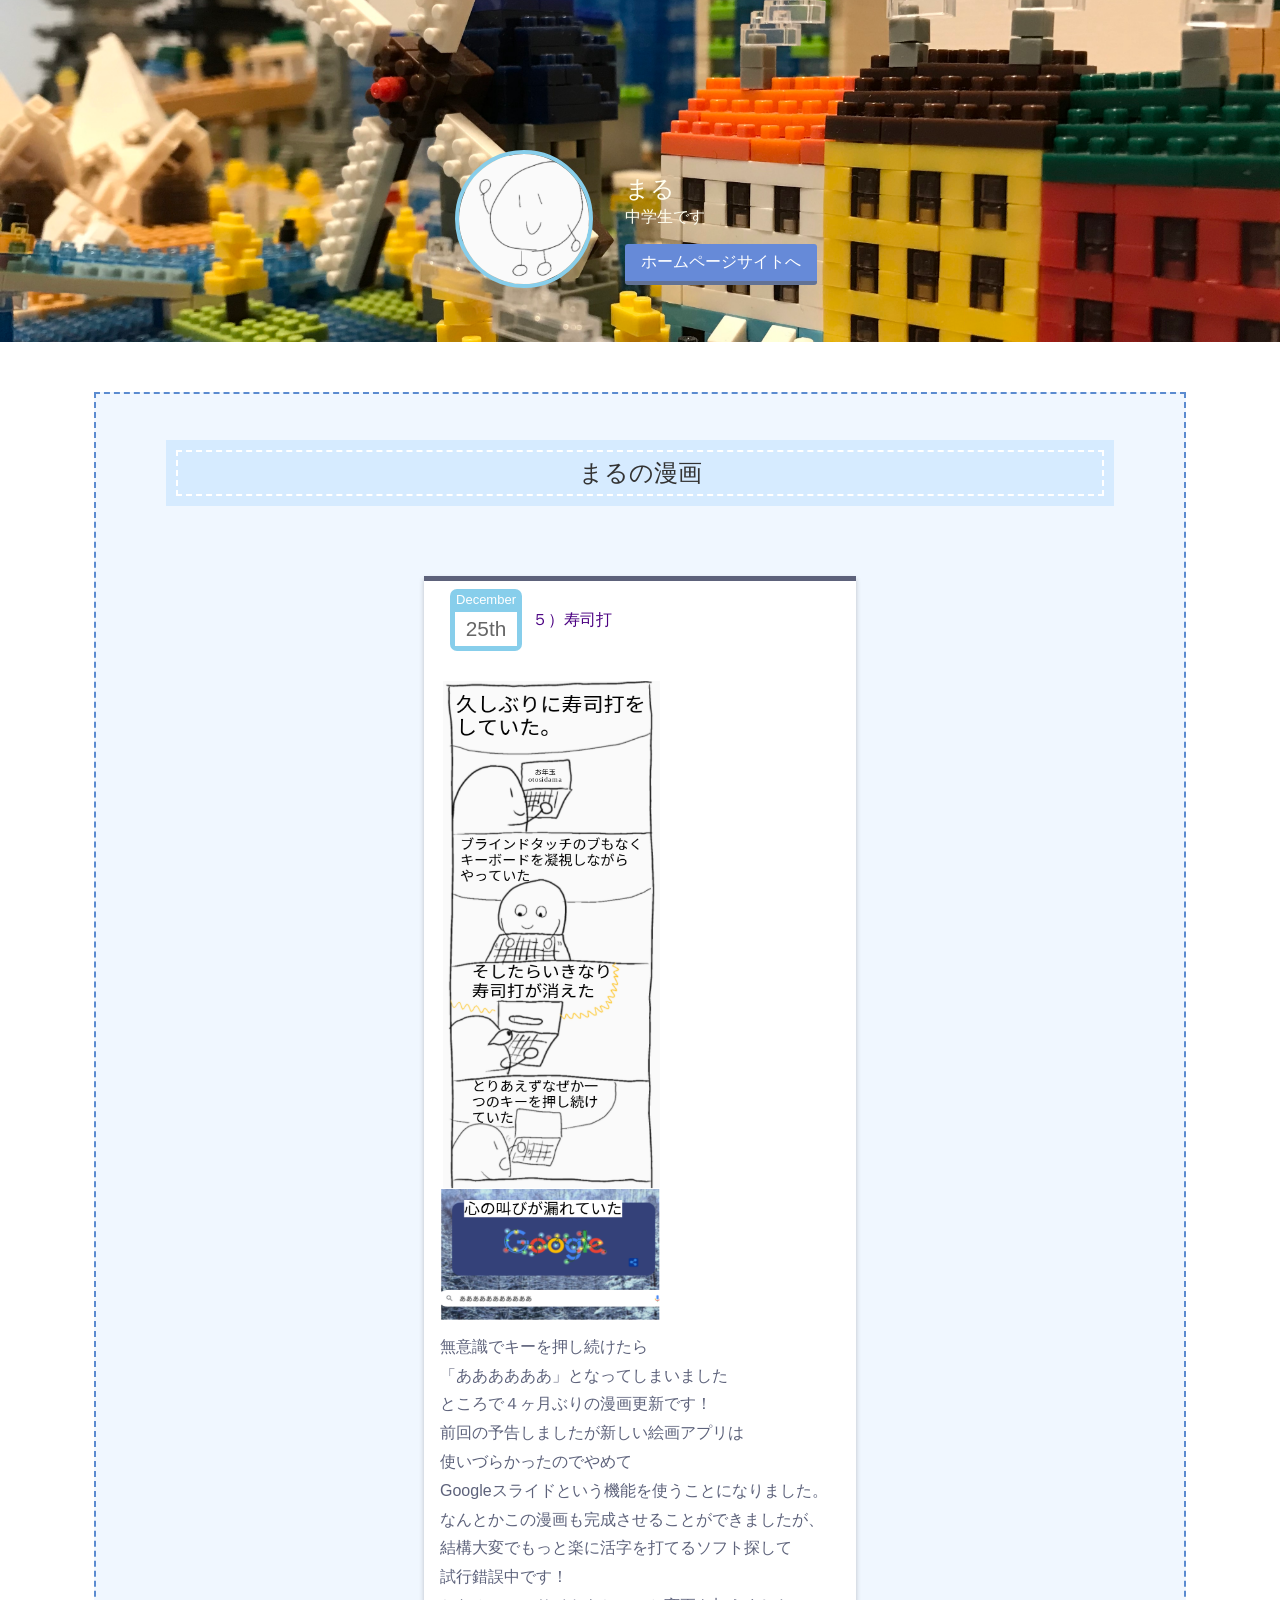
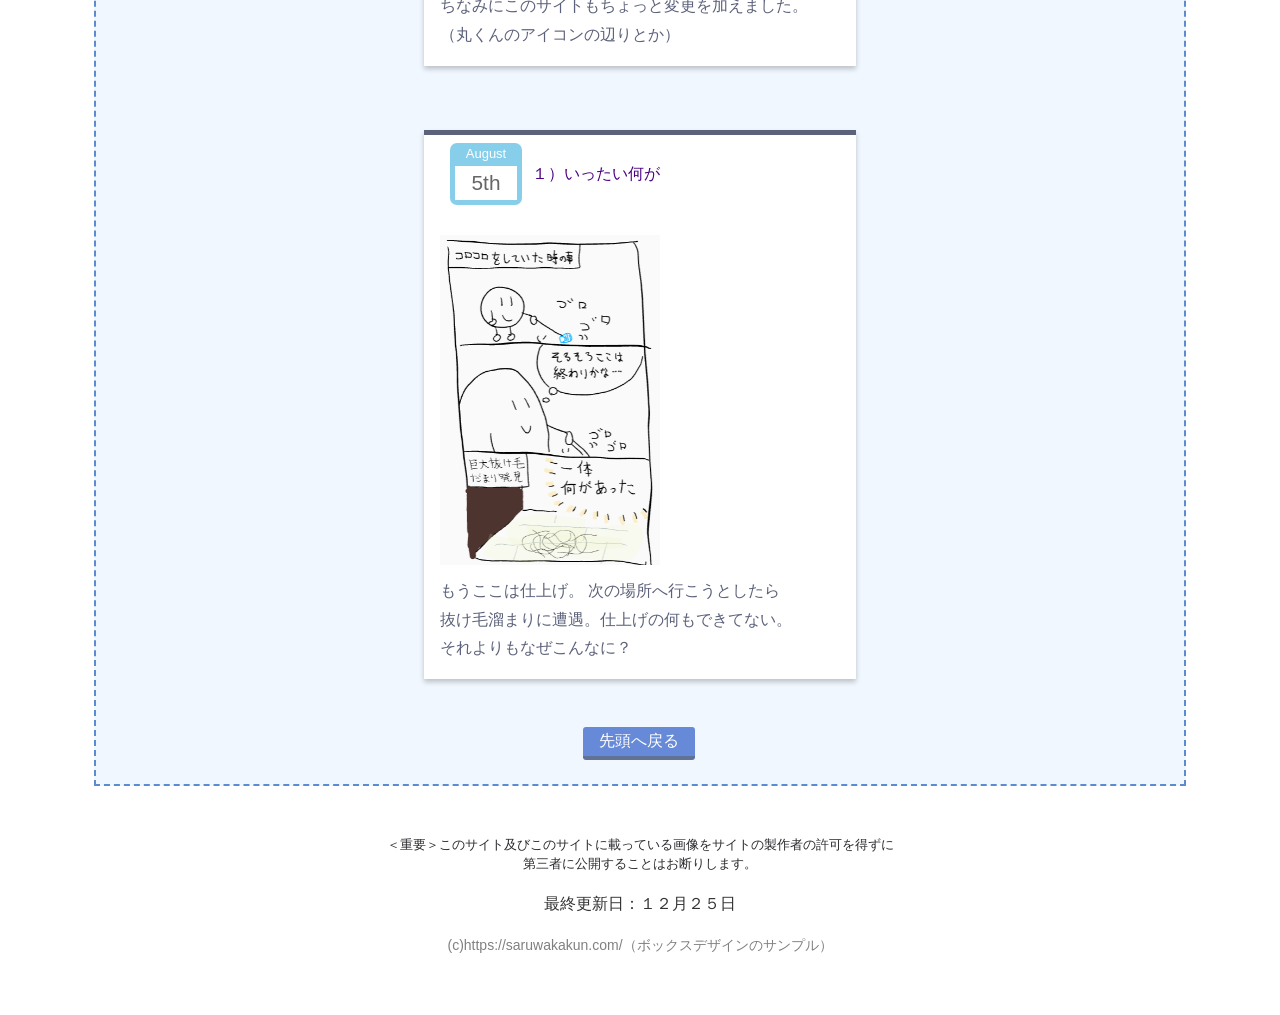
==== commit 7aadbb4b: "Update blog.html" ====
--- a/blog.html
+++ b/blog.html
@@ -139,7 +139,7 @@
                 <p>今に始まったことじゃないけれど。</p>
             </article> -->
             
-            
+         <section class="manga3">
             <article>
                 <div id="sampleCalender2">
                     <div class="the_date blue">
